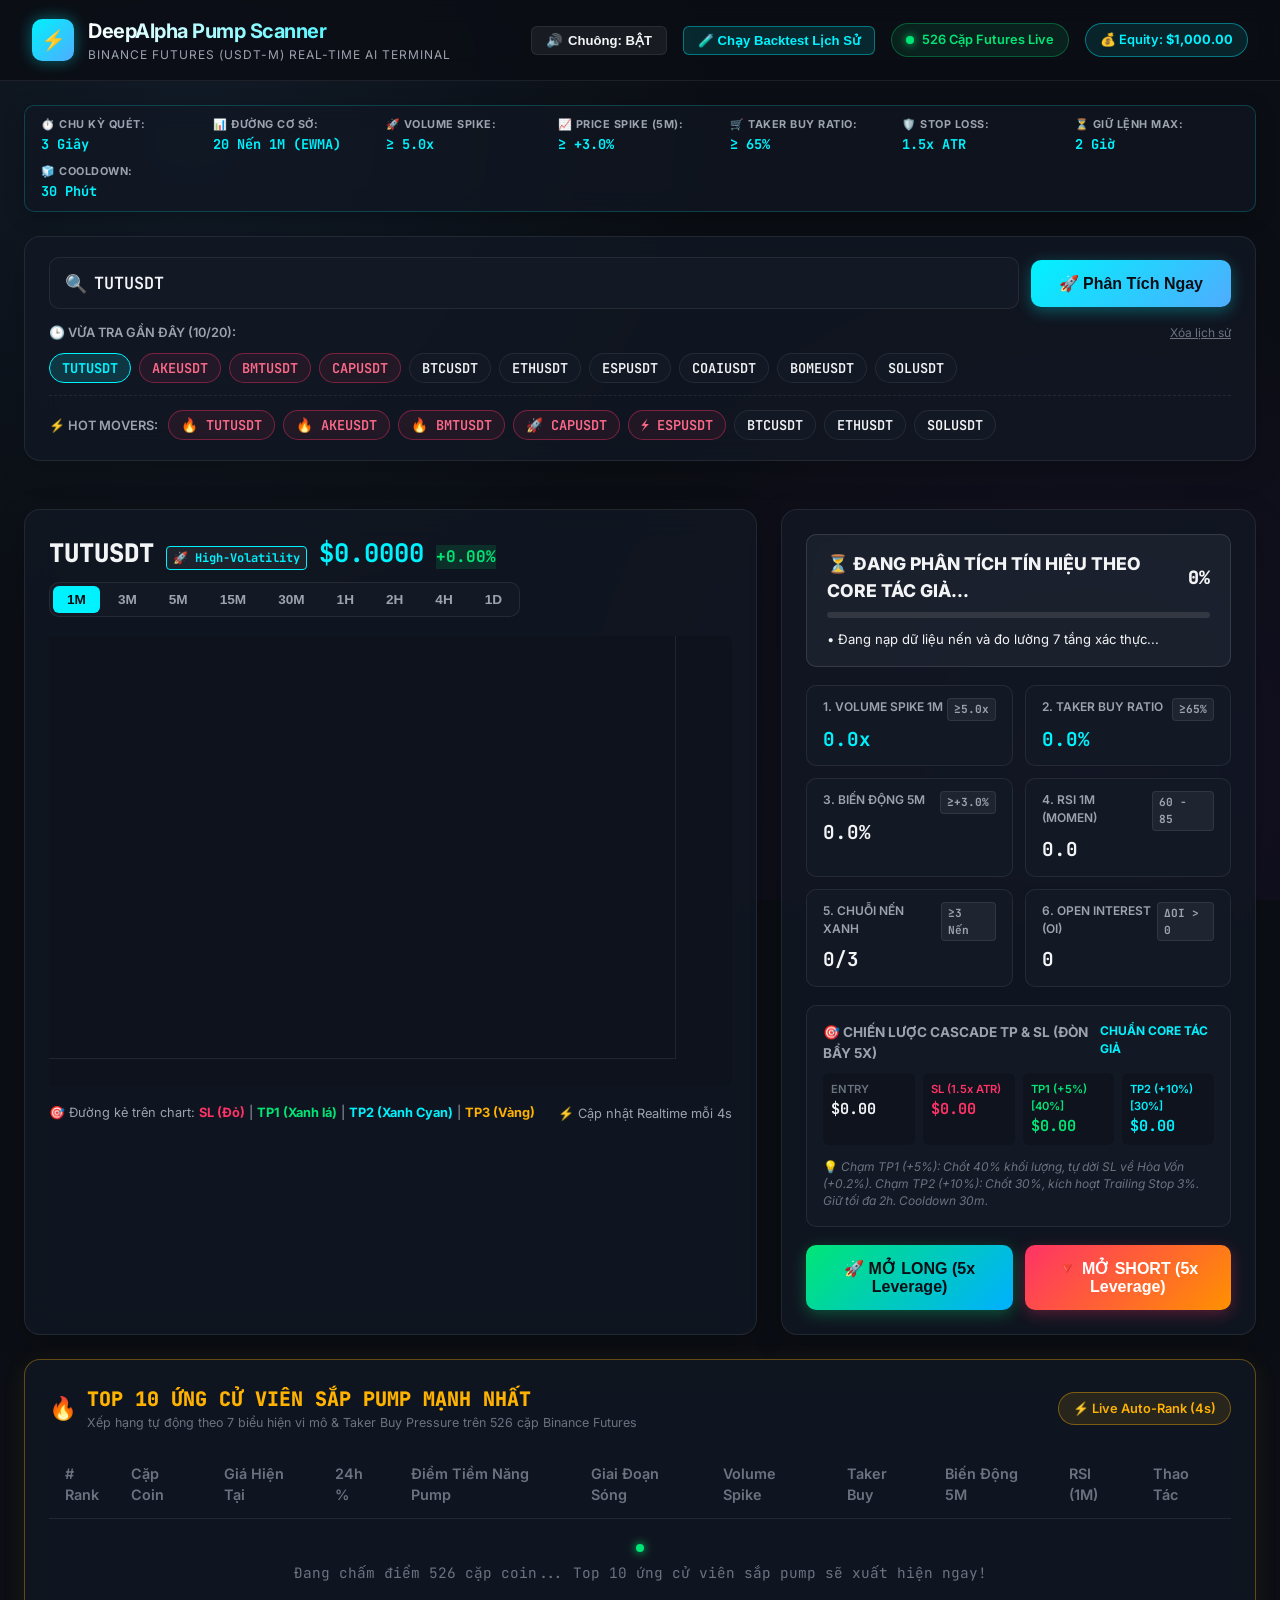
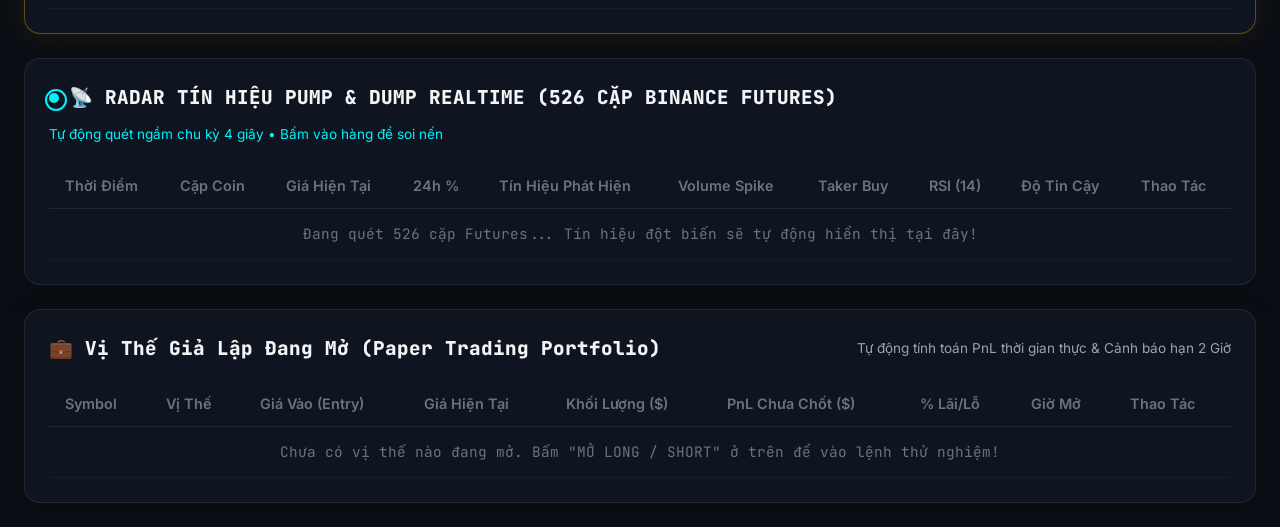
==== apps/web_terminal/templates/index.html @ 628d3490 "refactor: restructure codebase into modular enterprise monorepo - Organize applications into apps/ (" ====
<!DOCTYPE html>
<html lang="vi">
<head>
  <meta charset="UTF-8">
  <meta name="viewport" content="width=device-width, initial-scale=1.0">
  <title>DeepAlpha — Binance Futures (USDT-M) Pump Scanner & Real-Time Terminal</title>
  
  <!-- Google Fonts -->
  <link rel="preconnect" href="https://fonts.googleapis.com">
  <link rel="preconnect" href="https://fonts.gstatic.com" crossorigin>
  <link href="https://fonts.googleapis.com/css2?family=Inter:wght@400;500;600;700;800&family=JetBrains+Mono:wght@500;700&display=swap" rel="stylesheet">
  
  <!-- TradingView Lightweight Charts (Local Bundle) -->
  <script src="/static/js/lightweight-charts.js?v=2.1"></script>
  
  <!-- Custom Style -->
  <link rel="stylesheet" href="/static/css/style.css?v=2.1">
</head>
<body>

  <!-- Header -->
  <header class="app-header">
    <div class="brand-container">
      <div class="logo-badge">⚡</div>
      <div>
        <h1 class="brand-title">DeepAlpha Pump Scanner</h1>
        <div class="brand-subtitle">Binance Futures (USDT-M) Real-Time AI Terminal</div>
      </div>
    </div>
    
    <div class="header-status">
      <!-- Audio Alert Toggle Button -->
      <button id="btn-audio-toggle" class="header-btn" onclick="toggleAudioAlert()" title="Bật/Tắt chuông cảnh báo khi phát hiện tín hiệu Pump">
        <span id="audio-icon">🔊</span>
        <span id="audio-status-text">Chuông: BẬT</span>
      </button>

      <!-- Backtest Trigger Button -->
      <button class="header-btn btn-backtest-trigger" onclick="openBacktestModal()">
        <span>🧪 Chạy Backtest Lịch Sử</span>
      </button>

      <div class="status-pill">
        <div class="pulse-dot"></div>
        <span id="market-status-text">526 Cặp Futures Live</span>
      </div>
      <div class="status-pill" style="border-color: rgba(0, 242, 254, 0.4); color: var(--accent-cyan); background: rgba(0, 242, 254, 0.1);">
        <span>💰 Equity: <strong id="header-equity">$1,000.00</strong></span>
      </div>
    </div>
  </header>

  <!-- Main Container -->
  <main class="main-container">

    <!-- Author Core Framework Matrix Infobar -->
    <section class="core-matrix-bar">
      <div class="matrix-item"><span class="matrix-lbl">⏱️ CHU KỲ QUÉT:</span> <strong class="matrix-val">3 Giây</strong></div>
      <div class="matrix-item"><span class="matrix-lbl">📊 ĐƯỜNG CƠ SỞ:</span> <strong class="matrix-val">20 Nến 1M (EWMA)</strong></div>
      <div class="matrix-item"><span class="matrix-lbl">🚀 VOLUME SPIKE:</span> <strong class="matrix-val">≥ 5.0x</strong></div>
      <div class="matrix-item"><span class="matrix-lbl">📈 PRICE SPIKE (5M):</span> <strong class="matrix-val">≥ +3.0%</strong></div>
      <div class="matrix-item"><span class="matrix-lbl">🛒 TAKER BUY RATIO:</span> <strong class="matrix-val">≥ 65%</strong></div>
      <div class="matrix-item"><span class="matrix-lbl">🛡️ STOP LOSS:</span> <strong class="matrix-val">1.5x ATR</strong></div>
      <div class="matrix-item"><span class="matrix-lbl">⏳ GIỮ LỆNH MAX:</span> <strong class="matrix-val">2 Giờ</strong></div>
      <div class="matrix-item"><span class="matrix-lbl">🧊 COOLDOWN:</span> <strong class="matrix-val">30 Phút</strong></div>
    </section>

    <!-- Search & Quick Symbol Bar -->
    <section class="search-section">
      <div class="search-input-group">
        <div class="search-wrapper">
          <span class="search-icon">🔍</span>
          <input 
            type="text" 
            id="symbol-search" 
            class="search-input" 
            placeholder="Nhập mã cặp USDT-M (VD: TUTUSDT, AKEUSDT, BMTUSDT, CAPUSDT, BTCUSDT)..." 
            value="TUTUSDT"
            autocomplete="off"
          >
        </div>
        <button id="btn-scan-symbol" class="btn-scan">
          <span>🚀 Phân Tích Ngay</span>
        </button>
      </div>

      <!-- Recent Searches (20 mã gần đây) -->
      <div class="quick-symbols" style="border-bottom: 1px dashed rgba(255, 255, 255, 0.08); padding-bottom: 12px;">
        <div style="display: flex; justify-content: space-between; width: 100%; align-items: center;">
          <span class="quick-label">🕒 VỪA TRA GẦN ĐÂY (<span id="recent-count">0</span>/20):</span>
          <span onclick="clearRecentSymbols()" style="font-size: 0.75rem; color: var(--text-dim); cursor: pointer; text-decoration: underline;">Xóa lịch sử</span>
        </div>
        <div id="recent-symbols-list" style="display: flex; gap: 8px; flex-wrap: wrap; width: 100%;">
          <!-- Injected dynamically via JS -->
        </div>
      </div>

      <div class="quick-symbols">
        <span class="quick-label">⚡ HOT MOVERS:</span>
        <div id="quick-symbols-list" style="display: flex; gap: 8px; flex-wrap: wrap;">
          <span class="symbol-chip hot" onclick="loadSymbol('TUTUSDT')">🔥 TUTUSDT</span>
          <span class="symbol-chip hot" onclick="loadSymbol('AKEUSDT')">🔥 AKEUSDT</span>
          <span class="symbol-chip hot" onclick="loadSymbol('BMTUSDT')">🔥 BMTUSDT</span>
          <span class="symbol-chip hot" onclick="loadSymbol('CAPUSDT')">🚀 CAPUSDT</span>
          <span class="symbol-chip hot" onclick="loadSymbol('ESPUSDT')">⚡ ESPUSDT</span>
          <span class="symbol-chip" onclick="loadSymbol('BTCUSDT')">BTCUSDT</span>
          <span class="symbol-chip" onclick="loadSymbol('ETHUSDT')">ETHUSDT</span>
          <span class="symbol-chip" onclick="loadSymbol('SOLUSDT')">SOLUSDT</span>
        </div>
      </div>
    </section>

    <!-- Top Gainers / Losers Realtime Bar -->
    <section>
      <div id="top-movers-container" class="top-movers-bar">
        <!-- Injected dynamically via JS -->
      </div>
    </section>

    <!-- Main Dashboard Grid -->
    <div class="dashboard-grid">

      <!-- Left Column: Interactive Candlestick Chart & Orderflow -->
      <section class="card-panel">
        <div class="panel-header" style="flex-wrap: wrap; gap: 10px;">
          <div class="current-asset-info">
            <h2 id="active-symbol" class="asset-title">TUTUSDT</h2>
            <span id="active-tier" class="layer-badge" style="font-size: 0.75rem; color: var(--accent-cyan); border-color: var(--accent-cyan);">🚀 High-Volatility</span>
            <div id="active-price" class="asset-price">$0.0000</div>
            <div id="active-change" class="asset-change badge-green">+0.00%</div>
          </div>

          <div class="timeframe-selector" style="display: flex; gap: 4px; flex-wrap: wrap;">
            <button class="tf-btn active" onclick="changeTimeframe('1m')" title="Khung nòng cốt quét tín hiệu sớm 1 phút">1M</button>
            <button class="tf-btn" onclick="changeTimeframe('3m')" title="Khung nến 3 phút">3M</button>
            <button class="tf-btn" onclick="changeTimeframe('5m')" title="Cửa sổ xác nhận động lượng 5 phút">5M</button>
            <button class="tf-btn" onclick="changeTimeframe('15m')" title="Khung theo dõi hồi phục kỹ thuật 15 phút">15M</button>
            <button class="tf-btn" onclick="changeTimeframe('30m')" title="Chu kỳ Cooldown 30 phút">30M</button>
            <button class="tf-btn" onclick="changeTimeframe('1h')" title="Xu hướng phân phối trong ngày 1 giờ">1H</button>
            <button class="tf-btn" onclick="changeTimeframe('2h')" title="Thời gian sống tối đa của vị thế 2 giờ">2H</button>
            <button class="tf-btn" onclick="changeTimeframe('4h')" title="Xu hướng trung hạn 4 giờ">4H</button>
            <button class="tf-btn" onclick="changeTimeframe('1d')" title="Thanh khoản và vị thế vĩ mô 1 ngày">1D</button>
          </div>
        </div>

        <!-- TradingView Lightweight Candlestick Chart (With Price Lines) -->
        <div id="chart-area" class="chart-container"></div>
        
        <div style="display: flex; justify-content: space-between; font-size: 0.8rem; color: var(--text-muted); flex-wrap: wrap; gap: 8px;">
          <span>🎯 Đường kẻ trên chart: <strong style="color: var(--accent-red);">SL (Đỏ)</strong> | <strong style="color: var(--accent-green);">TP1 (Xanh lá)</strong> | <strong style="color: var(--accent-cyan);">TP2 (Xanh Cyan)</strong> | <strong style="color: var(--accent-yellow);">TP3 (Vàng)</strong></span>
          <span>⚡ Cập nhật Realtime mỗi 4s</span>
        </div>
      </section>

      <!-- Right Column: 7-Layer Scorecard & Trading Action Terminal -->
      <section class="card-panel">
        
        <!-- Signal Verdict Banner -->
        <div id="verdict-card" class="verdict-banner verdict-NEUTRAL">
          <div class="verdict-title">
            <span id="verdict-text">⏳ ĐANG PHÂN TÍCH TÍN HIỆU THEO CORE TÁC GIẢ...</span>
            <span id="verdict-conf" style="font-family: var(--font-mono); font-size: 1.15rem;">0%</span>
          </div>
          <div class="confidence-bar-bg">
            <div id="confidence-bar" class="confidence-bar-fill" style="width: 0%; background: var(--accent-cyan);"></div>
          </div>
          <div id="verdict-reasons" style="font-size: 0.82rem; margin-top: 4px; color: var(--text-main);">
            • Đang nạp dữ liệu nến và đo lường 7 tầng xác thực...
          </div>
        </div>

        <!-- 7-Layer Metric Scorecard -->
        <div class="scorecard-grid">
          <div class="metric-box">
            <div style="display: flex; justify-content: space-between;">
              <span class="metric-label">1. Volume Spike 1M</span>
              <span id="badge-vol" class="layer-badge">≥5.0x</span>
            </div>
            <span id="m-vol-ratio" class="metric-val metric-highlight">0.0x</span>
          </div>

          <div class="metric-box">
            <div style="display: flex; justify-content: space-between;">
              <span class="metric-label">2. Taker Buy Ratio</span>
              <span id="badge-buy" class="layer-badge">≥65%</span>
            </div>
            <span id="m-buy-ratio" class="metric-val metric-highlight">0.0%</span>
          </div>

          <div class="metric-box">
            <div style="display: flex; justify-content: space-between;">
              <span class="metric-label">3. Biến Động 5M</span>
              <span id="badge-price" class="layer-badge">≥+3.0%</span>
            </div>
            <span id="m-price-change" class="metric-val">0.0%</span>
          </div>

          <div class="metric-box">
            <div style="display: flex; justify-content: space-between;">
              <span class="metric-label">4. RSI 1M (Momen)</span>
              <span id="badge-rsi" class="layer-badge">60 - 85</span>
            </div>
            <span id="m-rsi" class="metric-val">0.0</span>
          </div>

          <div class="metric-box">
            <div style="display: flex; justify-content: space-between;">
              <span class="metric-label">5. Chuỗi Nến Xanh</span>
              <span id="badge-green" class="layer-badge">≥3 Nến</span>
            </div>
            <span id="m-green" class="metric-val">0/3</span>
          </div>

          <div class="metric-box">
            <div style="display: flex; justify-content: space-between;">
              <span class="metric-label">6. Open Interest (OI)</span>
              <span id="badge-oi" class="layer-badge">ΔOI > 0</span>
            </div>
            <span id="m-oi" class="metric-val">0</span>
          </div>
        </div>

        <!-- Suggested Cascade TP / SL Strategy (Core của Tác Giả) -->
        <div class="targets-box">
          <div class="targets-title" style="display: flex; justify-content: space-between;">
            <span>🎯 Chiến Lược Cascade TP & SL (Đòn Bẩy 5x)</span>
            <span style="color: var(--accent-cyan); font-size: 0.75rem;">Chuẩn Core Tác Giả</span>
          </div>

          <div class="target-rows" style="grid-template-columns: repeat(4, 1fr);">
            <div class="target-item">
              <span class="target-item-lbl">ENTRY</span>
              <span id="tgt-entry" class="target-item-val">$0.00</span>
            </div>
            <div class="target-item">
              <span class="target-item-lbl" style="color: var(--accent-red);">SL (1.5x ATR)</span>
              <span id="tgt-sl" class="target-item-val" style="color: var(--accent-red);">$0.00</span>
            </div>
            <div class="target-item">
              <span class="target-item-lbl" style="color: var(--accent-green);">TP1 (+5%) [40%]</span>
              <span id="tgt-tp1" class="target-item-val" style="color: var(--accent-green);">$0.00</span>
            </div>
            <div class="target-item">
              <span class="target-item-lbl" style="color: var(--accent-cyan);">TP2 (+10%) [30%]</span>
              <span id="tgt-tp2" class="target-item-val" style="color: var(--accent-cyan);">$0.00</span>
            </div>
          </div>

          <div style="font-size: 0.75rem; color: var(--text-dim); line-height: 1.4; margin-top: 4px;">
            💡 <em>Chạm TP1 (+5%): Chốt 40% khối lượng, tự dời SL về Hòa Vốn (+0.2%). Chạm TP2 (+10%): Chốt 30%, kích hoạt Trailing Stop 3%. Giữ tối đa 2h. Cooldown 30m.</em>
          </div>
        </div>

        <!-- Paper Trading Buttons -->
        <div class="action-btn-group">
          <button id="btn-paper-long" class="btn-trade btn-long" onclick="executePaperTrade('LONG')">
            <span>🚀 MỞ LONG (5x Leverage)</span>
          </button>
          <button id="btn-paper-short" class="btn-trade btn-short" onclick="executePaperTrade('SHORT')">
            <span>🔻 MỞ SHORT (5x Leverage)</span>
          </button>
        </div>

      </section>
    </div>

    <!-- 🔥 TOP 10 HIGH-PROBABILITY PUMP CANDIDATES (REALTIME RANKING) -->
    <section class="card-panel" style="border-color: rgba(255, 179, 0, 0.35); box-shadow: 0 4px 25px rgba(255, 179, 0, 0.08);">
      <div class="panel-header">
        <div style="display: flex; align-items: center; gap: 10px;">
          <div style="font-size: 1.4rem;">🔥</div>
          <div>
            <h3 class="asset-title" style="font-size: 1.25rem; color: var(--accent-yellow);">TOP 10 ỨNG CỬ VIÊN SẮP PUMP MẠNH NHẤT</h3>
            <div style="font-size: 0.78rem; color: var(--text-dim);">Xếp hạng tự động theo 7 biểu hiện vi mô & Taker Buy Pressure trên 526 cặp Binance Futures</div>
          </div>
        </div>
        <span class="status-pill" style="border-color: rgba(255, 179, 0, 0.4); color: var(--accent-yellow); background: rgba(255, 179, 0, 0.1);">
          ⚡ Live Auto-Rank (4s)
        </span>
      </div>

      <div class="table-wrapper">
        <table class="styled-table">
          <thead>
            <tr>
              <th style="width: 50px;"># Rank</th>
              <th>Cặp Coin</th>
              <th>Giá Hiện Tại</th>
              <th>24h %</th>
              <th style="width: 180px;">Điểm Tiềm Năng Pump</th>
              <th>Giai Đoạn Sóng</th>
              <th>Volume Spike</th>
              <th>Taker Buy</th>
              <th>Biến Động 5M</th>
              <th>RSI (1M)</th>
              <th>Thao Tác</th>
            </tr>
          </thead>
          <tbody id="top-pump-body">
            <tr>
              <td colspan="11" style="text-align: center; color: var(--text-dim); padding: 25px;">
                <div class="pulse-dot" style="margin: 0 auto 10px auto;"></div>
                Đang chấm điểm 526 cặp coin... Top 10 ứng cử viên sắp pump sẽ xuất hiện ngay!
              </td>
            </tr>
          </tbody>
        </table>
      </div>
    </section>

    <!-- Live Signals Radar Panel (Quét ngầm 526 cặp Binance Futures) -->
    <section class="card-panel">
      <div class="panel-header">
        <div style="display: flex; align-items: center; gap: 10px;">
          <div class="radar-ping"></div>
          <h3 class="asset-title" style="font-size: 1.2rem;">📡 RADAR TÍN HIỆU PUMP & DUMP REALTIME (526 CẶP BINANCE FUTURES)</h3>
        </div>
        <span style="font-size: 0.85rem; color: var(--accent-cyan);">Tự động quét ngầm chu kỳ 4 giây • Bấm vào hàng để soi nến</span>
      </div>

      <div class="table-wrapper">
        <table class="styled-table">
          <thead>
            <tr>
              <th>Thời Điểm</th>
              <th>Cặp Coin</th>
              <th>Giá Hiện Tại</th>
              <th>24h %</th>
              <th>Tín Hiệu Phát Hiện</th>
              <th>Volume Spike</th>
              <th>Taker Buy</th>
              <th>RSI (14)</th>
              <th>Độ Tin Cậy</th>
              <th>Thao Tác</th>
            </tr>
          </thead>
          <tbody id="radar-signals-body">
            <tr>
              <td colspan="10" style="text-align: center; color: var(--text-dim);">Đang quét 526 cặp Futures... Tín hiệu đột biến sẽ tự động hiển thị tại đây!</td>
            </tr>
          </tbody>
        </table>
      </div>
    </section>

    <!-- Active Paper Trading Positions Table -->
    <section class="card-panel">
      <div class="panel-header">
        <h3 class="asset-title" style="font-size: 1.2rem;">💼 Vị Thế Giả Lập Đang Mở (Paper Trading Portfolio)</h3>
        <span style="font-size: 0.85rem; color: var(--text-muted);">Tự động tính toán PnL thời gian thực & Cảnh báo hạn 2 Giờ</span>
      </div>

      <div class="table-wrapper">
        <table class="styled-table">
          <thead>
            <tr>
              <th>Symbol</th>
              <th>Vị Thế</th>
              <th>Giá Vào (Entry)</th>
              <th>Giá Hiện Tại</th>
              <th>Khối Lượng ($)</th>
              <th>PnL Chưa Chốt ($)</th>
              <th>% Lãi/Lỗ</th>
              <th>Giờ Mở</th>
              <th>Thao Tác</th>
            </tr>
          </thead>
          <tbody id="positions-table-body">
            <tr>
              <td colspan="9" style="text-align: center; color: var(--text-dim);">Chưa có vị thế nào đang mở. Bấm "MỞ LONG / SHORT" ở trên để vào lệnh thử nghiệm!</td>
            </tr>
          </tbody>
        </table>
      </div>
    </section>

  </main>

  <!-- Backtest Modal Dialog -->
  <div id="backtest-modal" class="modal-overlay" style="display: none;">
    <div class="modal-card">
      <div class="modal-header">
        <h3 style="font-size: 1.3rem; font-weight: 800; color: var(--accent-cyan);">🧪 Chạy Backtest Lịch Sử (Cascade TP Engine)</h3>
        <button class="modal-close-btn" onclick="closeBacktestModal()">✕</button>
      </div>

      <div class="modal-body">
        <div style="display: grid; grid-template-columns: 2fr 1fr 1fr; gap: 12px; margin-bottom: 16px;">
          <div>
            <label class="form-lbl">MÃ CẶP COIN:</label>
            <input type="text" id="bt-symbol" class="search-input" value="BTCUSDT" style="width: 100%;">
          </div>
          <div>
            <label class="form-lbl">KHOẢNG THỜI GIAN:</label>
            <select id="bt-days" class="search-input" style="width: 100%; height: 42px;">
              <option value="3">3 Ngày (Nhanh)</option>
              <option value="7" selected>7 Ngày (Chuẩn)</option>
              <option value="14">14 Ngày</option>
              <option value="30">30 Ngày (Sâu)</option>
            </select>
          </div>
          <div style="display: flex; align-items: flex-end;">
            <button id="btn-run-backtest" class="btn-scan" style="width: 100%; height: 42px;" onclick="runHistoricalBacktest()">
              <span>🚀 Chạy Test</span>
            </button>
          </div>
        </div>

        <!-- Backtest Results Area -->
        <div id="bt-results-container" style="display: none;">
          <div class="bt-summary-grid">
            <div class="bt-stat-box">
              <span class="bt-stat-lbl">TỔNG LỢI NHUẬN RÒNG</span>
              <strong id="bt-net-profit" class="bt-stat-val">$0.00</strong>
              <span id="bt-return-pct" style="font-size: 0.8rem;">(+0.00%)</span>
            </div>
            <div class="bt-stat-box">
              <span class="bt-stat-lbl">TỶ LỆ THẮNG (WIN RATE)</span>
              <strong id="bt-win-rate" class="bt-stat-val">0.0%</strong>
              <span id="bt-trade-counts" style="font-size: 0.8rem;">0 thắng / 0 thua</span>
            </div>
            <div class="bt-stat-box">
              <span class="bt-stat-lbl">PROFIT FACTOR</span>
              <strong id="bt-profit-factor" class="bt-stat-val">0.00</strong>
              <span style="font-size: 0.8rem; color: var(--text-muted);">Tổng lãi / Tổng lỗ</span>
            </div>
            <div class="bt-stat-box">
              <span class="bt-stat-lbl">MAX DRAWDOWN</span>
              <strong id="bt-max-dd" class="bt-stat-val" style="color: var(--accent-red);">0.0%</strong>
              <span style="font-size: 0.8rem; color: var(--text-muted);">Sụt giảm vốn tối đa</span>
            </div>
          </div>

          <!-- Trade Log Table -->
          <h4 style="margin: 16px 0 8px 0; font-size: 0.95rem; color: var(--text-main);">📝 Lịch Sử Chi Tiết Các Lệnh Đã Khớp:</h4>
          <div style="max-height: 220px; overflow-y: auto; border: 1px solid var(--border-color); border-radius: 6px;">
            <table class="styled-table" style="font-size: 0.82rem;">
              <thead>
                <tr>
                  <th>Vào Lệnh</th>
                  <th>Thoát Lệnh</th>
                  <th>Giá Vào</th>
                  <th>Giá Thoát</th>
                  <th>PnL ($)</th>
                  <th>% Lãi/Lỗ</th>
                  <th>Lý Do Thoát</th>
                </tr>
              </thead>
              <tbody id="bt-trades-body"></tbody>
            </table>
          </div>
        </div>

        <div id="bt-loading" style="display: none; text-align: center; padding: 30px; color: var(--accent-cyan);">
          <div class="pulse-dot" style="margin: 0 auto 10px auto; width: 16px; height: 16px;"></div>
          <span>Đang tải nến 1m lịch sử từ Binance và mô phỏng 7 tầng xác thực...</span>
        </div>

      </div>
    </div>
  </div>

  <!-- Custom Script -->
  <script src="/static/js/app.js?v=2.1"></script>
</body>
</html>
---- static/css/style.css ----
/* ═══════════════════════════════════════════════════════════════════════════
   DEEPALPHA BINANCE FUTURES SCANNER — HIGH TECH DARK THEME
   ═══════════════════════════════════════════════════════════════════════════ */

:root {
  --bg-primary: #0b0e14;
  --bg-secondary: #121824;
  --bg-card: rgba(18, 24, 36, 0.75);
  --bg-card-hover: rgba(28, 36, 52, 0.85);
  --border-color: rgba(255, 255, 255, 0.08);
  --border-active: rgba(0, 242, 254, 0.4);
  
  --text-main: #f3f4f6;
  --text-muted: #9ca3af;
  --text-dim: #6b7280;
  
  --accent-cyan: #00f2fe;
  --accent-blue: #4facfe;
  --accent-purple: #8a2be2;
  --accent-green: #00e676;
  --accent-red: #ff3366;
  --accent-yellow: #ffb300;
  
  --font-sans: 'Inter', -apple-system, BlinkMacSystemFont, 'Segoe UI', Roboto, sans-serif;
  --font-mono: 'JetBrains Mono', 'Fira Code', monospace;
  
  --shadow-glow: 0 0 25px rgba(0, 242, 254, 0.15);
  --radius-sm: 6px;
  --radius-md: 10px;
  --radius-lg: 16px;
}

* {
  margin: 0;
  padding: 0;
  box-sizing: border-box;
}

body {
  font-family: var(--font-sans);
  background-color: var(--bg-primary);
  color: var(--text-main);
  background-image: 
    radial-gradient(circle at 15% 15%, rgba(79, 172, 254, 0.08) 0%, transparent 40%),
    radial-gradient(circle at 85% 85%, rgba(138, 43, 226, 0.08) 0%, transparent 40%);
  background-attachment: fixed;
  min-height: 100vh;
  line-height: 1.5;
  overflow-x: hidden;
}

/* ─── Header ────────────────────────────────────────────────────────── */
.app-header {
  display: flex;
  justify-content: space-between;
  align-items: center;
  padding: 16px 32px;
  background: rgba(11, 14, 20, 0.85);
  backdrop-filter: blur(12px);
  border-bottom: 1px solid var(--border-color);
  position: sticky;
  top: 0;
  z-index: 100;
}

.brand-container {
  display: flex;
  align-items: center;
  gap: 14px;
}

.logo-badge {
  width: 42px;
  height: 42px;
  border-radius: var(--radius-md);
  background: linear-gradient(135deg, var(--accent-cyan), var(--accent-blue));
  display: flex;
  align-items: center;
  justify-content: center;
  font-weight: 800;
  font-size: 20px;
  color: #0b0e14;
  box-shadow: 0 0 15px rgba(0, 242, 254, 0.4);
}

.brand-title {
  font-size: 1.25rem;
  font-weight: 700;
  letter-spacing: -0.5px;
  background: linear-gradient(90deg, #ffffff, var(--accent-cyan));
  -webkit-background-clip: text;
  -webkit-text-fill-color: transparent;
}

.brand-subtitle {
  font-size: 0.75rem;
  color: var(--text-muted);
  text-transform: uppercase;
  letter-spacing: 1px;
}

.header-status {
  display: flex;
  align-items: center;
  gap: 16px;
}

.status-pill {
  display: flex;
  align-items: center;
  gap: 8px;
  padding: 6px 14px;
  border-radius: 20px;
  background: rgba(0, 230, 118, 0.1);
  border: 1px solid rgba(0, 230, 118, 0.3);
  font-size: 0.8rem;
  font-weight: 600;
  color: var(--accent-green);
}

.pulse-dot {
  width: 8px;
  height: 8px;
  border-radius: 50%;
  background: var(--accent-green);
  box-shadow: 0 0 8px var(--accent-green);
  animation: pulse 2s infinite;
}

@keyframes pulse {
  0% { transform: scale(0.95); opacity: 0.8; }
  50% { transform: scale(1.3); opacity: 1; }
  100% { transform: scale(0.95); opacity: 0.8; }
}

/* ─── Main Container ─────────────────────────────────────────────────── */
.main-container {
  max-width: 1440px;
  margin: 0 auto;
  padding: 24px;
  display: flex;
  flex-direction: column;
  gap: 24px;
}

/* ─── Search & Quick Bar ────────────────────────────────────────────── */
.search-section {
  background: var(--bg-card);
  backdrop-filter: blur(16px);
  border: 1px solid var(--border-color);
  border-radius: var(--radius-lg);
  padding: 20px 24px;
  display: flex;
  flex-direction: column;
  gap: 14px;
  box-shadow: 0 8px 32px rgba(0, 0, 0, 0.2);
}

.search-input-group {
  display: flex;
  gap: 12px;
  align-items: center;
}

.search-wrapper {
  position: relative;
  flex: 1;
}

.search-input {
  width: 100%;
  background: var(--bg-secondary);
  border: 1px solid var(--border-color);
  border-radius: var(--radius-md);
  padding: 14px 18px 14px 44px;
  font-size: 1.05rem;
  color: var(--text-main);
  font-family: var(--font-mono);
  font-weight: 600;
  outline: none;
  transition: all 0.2s ease;
}

.search-input:focus {
  border-color: var(--accent-cyan);
  box-shadow: 0 0 16px rgba(0, 242, 254, 0.25);
}

.search-icon {
  position: absolute;
  left: 16px;
  top: 50%;
  transform: translateY(-50%);
  color: var(--text-dim);
  font-size: 18px;
}

.btn-scan {
  background: linear-gradient(135deg, var(--accent-cyan), var(--accent-blue));
  color: #0b0e14;
  border: none;
  border-radius: var(--radius-md);
  padding: 14px 28px;
  font-size: 1rem;
  font-weight: 700;
  cursor: pointer;
  display: flex;
  align-items: center;
  gap: 8px;
  transition: all 0.2s ease;
  box-shadow: 0 4px 15px rgba(0, 242, 254, 0.3);
}

.btn-scan:hover {
  transform: translateY(-2px);
  box-shadow: 0 6px 20px rgba(0, 242, 254, 0.45);
}

.quick-symbols {
  display: flex;
  align-items: center;
  gap: 10px;
  flex-wrap: wrap;
}

.quick-label {
  font-size: 0.8rem;
  color: var(--text-muted);
  font-weight: 600;
}

.symbol-chip {
  background: var(--bg-secondary);
  border: 1px solid var(--border-color);
  border-radius: 20px;
  padding: 4px 12px;
  font-size: 0.85rem;
  font-family: var(--font-mono);
  font-weight: 600;
  cursor: pointer;
  transition: all 0.2s ease;
}

.symbol-chip:hover {
  border-color: var(--accent-cyan);
  background: rgba(0, 242, 254, 0.1);
  color: var(--accent-cyan);
}

.symbol-chip.hot {
  border-color: rgba(255, 51, 102, 0.4);
  color: #ff6b8b;
  background: rgba(255, 51, 102, 0.08);
}

/* ─── Top Movers Banner ─────────────────────────────────────────────── */
.top-movers-bar {
  display: grid;
  grid-template-columns: repeat(auto-fill, minmax(200px, 1fr));
  gap: 12px;
}

.mover-card {
  background: var(--bg-card);
  border: 1px solid var(--border-color);
  border-radius: var(--radius-md);
  padding: 12px 16px;
  display: flex;
  justify-content: space-between;
  align-items: center;
  cursor: pointer;
  transition: all 0.2s ease;
}

.mover-card:hover {
  border-color: var(--border-active);
  background: var(--bg-card-hover);
  transform: translateY(-2px);
}

.mover-symbol {
  font-family: var(--font-mono);
  font-weight: 700;
  font-size: 0.95rem;
}

.mover-price {
  font-size: 0.8rem;
  color: var(--text-muted);
}

.mover-badge {
  font-size: 0.85rem;
  font-weight: 700;
  font-family: var(--font-mono);
  padding: 2px 8px;
  border-radius: 4px;
}

.badge-green {
  color: var(--accent-green);
  background: rgba(0, 230, 118, 0.12);
}

.badge-red {
  color: var(--accent-red);
  background: rgba(255, 51, 102, 0.12);
}

/* ─── Main Content Grid ─────────────────────────────────────────────── */
.dashboard-grid {
  display: grid;
  grid-template-columns: 1.7fr 1.1fr;
  gap: 24px;
}

@media (max-width: 1080px) {
  .dashboard-grid {
    grid-template-columns: 1fr;
  }
}

/* ─── Chart Panel ───────────────────────────────────────────────────── */
.card-panel {
  background: var(--bg-card);
  backdrop-filter: blur(16px);
  border: 1px solid var(--border-color);
  border-radius: var(--radius-lg);
  padding: 24px;
  display: flex;
  flex-direction: column;
  gap: 18px;
  box-shadow: 0 8px 32px rgba(0, 0, 0, 0.2);
}

.panel-header {
  display: flex;
  justify-content: space-between;
  align-items: center;
  flex-wrap: wrap;
  gap: 12px;
}

.current-asset-info {
  display: flex;
  align-items: baseline;
  gap: 12px;
}

.asset-title {
  font-size: 1.6rem;
  font-weight: 800;
  font-family: var(--font-mono);
}

.asset-price {
  font-size: 1.6rem;
  font-weight: 700;
  font-family: var(--font-mono);
  color: var(--accent-cyan);
}

.asset-change {
  font-size: 1rem;
  font-weight: 700;
  font-family: var(--font-mono);
}

.timeframe-selector {
  display: flex;
  background: var(--bg-secondary);
  border: 1px solid var(--border-color);
  border-radius: var(--radius-md);
  padding: 3px;
  gap: 2px;
}

.tf-btn {
  background: transparent;
  border: none;
  color: var(--text-muted);
  padding: 6px 14px;
  font-size: 0.85rem;
  font-weight: 600;
  border-radius: var(--radius-sm);
  cursor: pointer;
  transition: all 0.2s ease;
}

.tf-btn.active, .tf-btn:hover {
  background: var(--accent-cyan);
  color: #0b0e14;
  font-weight: 700;
}

.chart-container {
  height: 450px;
  width: 100%;
  border-radius: var(--radius-md);
  background: #0d121c;
  position: relative;
}

/* ─── Scorecard & Action Terminal ───────────────────────────────────── */
.verdict-banner {
  border-radius: var(--radius-md);
  padding: 16px 20px;
  display: flex;
  flex-direction: column;
  gap: 8px;
  border: 1px solid transparent;
}

.verdict-PUMP_LONG {
  background: rgba(0, 230, 118, 0.12);
  border-color: rgba(0, 230, 118, 0.4);
}

.verdict-DUMP_SHORT {
  background: rgba(255, 51, 102, 0.12);
  border-color: rgba(255, 51, 102, 0.4);
}

.verdict-OVERSOLD_REBOUND {
  background: rgba(255, 179, 0, 0.12);
  border-color: rgba(255, 179, 0, 0.4);
}

.verdict-NEUTRAL {
  background: rgba(156, 163, 175, 0.08);
  border-color: rgba(156, 163, 175, 0.2);
}

.verdict-title {
  display: flex;
  justify-content: space-between;
  align-items: center;
  font-size: 1.1rem;
  font-weight: 800;
}

.confidence-bar-bg {
  width: 100%;
  height: 6px;
  background: rgba(255, 255, 255, 0.1);
  border-radius: 3px;
  overflow: hidden;
}

.confidence-bar-fill {
  height: 100%;
  border-radius: 3px;
  transition: width 0.4s ease;
}

.scorecard-grid {
  display: grid;
  grid-template-columns: 1fr 1fr;
  gap: 12px;
}

.metric-box {
  background: var(--bg-secondary);
  border: 1px solid var(--border-color);
  border-radius: var(--radius-md);
  padding: 12px 16px;
  display: flex;
  flex-direction: column;
  gap: 4px;
}

.metric-label {
  font-size: 0.75rem;
  color: var(--text-muted);
  text-transform: uppercase;
  font-weight: 600;
}

.metric-val {
  font-size: 1.2rem;
  font-family: var(--font-mono);
  font-weight: 700;
}

.metric-highlight {
  color: var(--accent-cyan);
}

/* ─── Target Levels Grid ────────────────────────────────────────────── */
.targets-box {
  background: var(--bg-secondary);
  border: 1px solid var(--border-color);
  border-radius: var(--radius-md);
  padding: 16px;
  display: flex;
  flex-direction: column;
  gap: 10px;
}

.targets-title {
  font-size: 0.85rem;
  font-weight: 700;
  text-transform: uppercase;
  color: var(--text-muted);
}

.target-rows {
  display: grid;
  grid-template-columns: repeat(4, 1fr);
  gap: 8px;
}

.target-item {
  display: flex;
  flex-direction: column;
  padding: 8px;
  border-radius: var(--radius-sm);
  background: rgba(0, 0, 0, 0.2);
}

.target-item-lbl {
  font-size: 0.7rem;
  color: var(--text-dim);
  font-weight: 600;
}

.target-item-val {
  font-size: 0.95rem;
  font-family: var(--font-mono);
  font-weight: 700;
}

/* ─── Order Action Buttons ──────────────────────────────────────────── */
.action-btn-group {
  display: grid;
  grid-template-columns: 1fr 1fr;
  gap: 12px;
}

.btn-trade {
  padding: 14px;
  border: none;
  border-radius: var(--radius-md);
  font-size: 1rem;
  font-weight: 800;
  cursor: pointer;
  display: flex;
  align-items: center;
  justify-content: center;
  gap: 8px;
  transition: all 0.2s ease;
}

.btn-long {
  background: linear-gradient(135deg, #00e676, #00b0ff);
  color: #0b0e14;
  box-shadow: 0 4px 15px rgba(0, 230, 118, 0.3);
}

.btn-long:hover {
  transform: translateY(-2px);
  box-shadow: 0 6px 20px rgba(0, 230, 118, 0.45);
}

.btn-short {
  background: linear-gradient(135deg, #ff3366, #ff9100);
  color: #ffffff;
  box-shadow: 0 4px 15px rgba(255, 51, 102, 0.3);
}

.btn-short:hover {
  transform: translateY(-2px);
  box-shadow: 0 6px 20px rgba(255, 51, 102, 0.45);
}

/* ─── Portfolio Table ───────────────────────────────────────────────── */
.table-wrapper {
  overflow-x: auto;
}

.styled-table {
  width: 100%;
  border-collapse: collapse;
  font-size: 0.9rem;
}

.styled-table th {
  text-align: left;
  padding: 12px 16px;
  color: var(--text-dim);
  border-bottom: 1px solid var(--border-color);
  font-weight: 600;
}

.styled-table td {
  padding: 14px 16px;
  border-bottom: 1px solid rgba(255, 255, 255, 0.04);
  font-family: var(--font-mono);
}

.btn-close-pos {
  background: rgba(255, 51, 102, 0.15);
  border: 1px solid rgba(255, 51, 102, 0.4);
  color: var(--accent-red);
  padding: 4px 10px;
  border-radius: var(--radius-sm);
  cursor: pointer;
  font-weight: 700;
  transition: all 0.2s ease;
}

.btn-close-pos:hover {
  background: var(--accent-red);
  color: #fff;
}

/* ─── Author Core Framework Matrix Bar ─────────────────────────────── */
.core-matrix-bar {
  display: grid;
  grid-template-columns: repeat(auto-fill, minmax(150px, 1fr));
  gap: 8px;
  background: rgba(18, 24, 36, 0.65);
  backdrop-filter: blur(12px);
  border: 1px solid rgba(0, 242, 254, 0.2);
  border-radius: var(--radius-md);
  padding: 10px 16px;
  box-shadow: 0 4px 20px rgba(0, 0, 0, 0.25);
}

.matrix-item {
  display: flex;
  flex-direction: column;
  gap: 2px;
}

.matrix-lbl {
  font-size: 0.68rem;
  color: var(--text-muted);
  font-weight: 700;
  letter-spacing: 0.5px;
}

.matrix-val {
  font-size: 0.85rem;
  font-family: var(--font-mono);
  color: var(--accent-cyan);
  font-weight: 700;
}

/* ─── 7-Layer Scorecard Badges ──────────────────────────────────────── */
.layer-badge {
  font-size: 0.7rem;
  font-family: var(--font-mono);
  font-weight: 700;
  padding: 2px 6px;
  border-radius: 4px;
  background: rgba(255, 255, 255, 0.06);
  color: var(--text-muted);
  border: 1px solid var(--border-color);
}

.badge-pass {
  background: rgba(0, 230, 118, 0.15) !important;
  color: var(--accent-green) !important;
  border-color: rgba(0, 230, 118, 0.4) !important;
}

.badge-fail {
  background: rgba(255, 51, 102, 0.12) !important;
  color: var(--accent-red) !important;
  border-color: rgba(255, 51, 102, 0.3) !important;
}

/* ─── Header Action Buttons ─────────────────────────────────────────── */
.header-btn {
  background: rgba(255, 255, 255, 0.06);
  border: 1px solid var(--border-color);
  color: var(--text-main);
  padding: 6px 14px;
  border-radius: var(--radius-sm);
  font-size: 0.82rem;
  font-weight: 600;
  cursor: pointer;
  display: flex;
  align-items: center;
  gap: 6px;
  transition: all 0.2s ease;
}

.header-btn:hover {
  background: rgba(255, 255, 255, 0.12);
  border-color: var(--accent-cyan);
}

.btn-backtest-trigger {
  background: rgba(0, 242, 254, 0.12);
  border-color: rgba(0, 242, 254, 0.4);
  color: var(--accent-cyan);
  font-weight: 700;
}

.btn-backtest-trigger:hover {
  background: var(--accent-cyan);
  color: #0b0e14;
}

/* ─── Radar Ping Animation ─────────────────────────────────────────── */
.radar-ping {
  width: 10px;
  height: 10px;
  background: var(--accent-cyan);
  border-radius: 50%;
  position: relative;
}

.radar-ping::after {
  content: "";
  position: absolute;
  top: -4px;
  left: -4px;
  width: 18px;
  height: 18px;
  border: 2px solid var(--accent-cyan);
  border-radius: 50%;
  animation: pingAnimation 1.5s cubic-bezier(0, 0.2, 0.8, 1) infinite;
}

@keyframes pingAnimation {
  0% { transform: scale(0.5); opacity: 1; }
  100% { transform: scale(2.2); opacity: 0; }
}

/* ─── Backtest Modal Styles ─────────────────────────────────────────── */
.modal-overlay {
  position: fixed;
  top: 0;
  left: 0;
  width: 100vw;
  height: 100vh;
  background: rgba(0, 0, 0, 0.75);
  backdrop-filter: blur(8px);
  display: flex;
  justify-content: center;
  align-items: center;
  z-index: 9999;
}

.modal-card {
  background: #121824;
  border: 1px solid rgba(0, 242, 254, 0.3);
  border-radius: var(--radius-lg);
  width: 90%;
  max-width: 850px;
  max-height: 90vh;
  overflow-y: auto;
  box-shadow: 0 10px 40px rgba(0, 0, 0, 0.6);
  display: flex;
  flex-direction: column;
}

.modal-header {
  display: flex;
  justify-content: space-between;
  align-items: center;
  padding: 18px 24px;
  border-bottom: 1px solid var(--border-color);
}

.modal-close-btn {
  background: transparent;
  border: none;
  color: var(--text-dim);
  font-size: 1.3rem;
  cursor: pointer;
  transition: color 0.2s ease;
}

.modal-close-btn:hover {
  color: var(--accent-red);
}

.modal-body {
  padding: 24px;
}

.form-lbl {
  display: block;
  font-size: 0.75rem;
  color: var(--text-muted);
  font-weight: 700;
  margin-bottom: 6px;
}

.bt-summary-grid {
  display: grid;
  grid-template-columns: repeat(4, 1fr);
  gap: 12px;
  margin-bottom: 16px;
}

.bt-stat-box {
  background: rgba(255, 255, 255, 0.03);
  border: 1px solid var(--border-color);
  border-radius: var(--radius-sm);
  padding: 12px 14px;
  display: flex;
  flex-direction: column;
  gap: 4px;
}

.bt-stat-lbl {
  font-size: 0.7rem;
  color: var(--text-dim);
  font-weight: 600;
}

.bt-stat-val {
  font-size: 1.25rem;
  font-family: var(--font-mono);
  color: var(--accent-green);
  font-weight: 800;
}

/* ─── Top 10 Rank Badges ────────────────────────────────────────────── */
.rank-badge {
  width: 28px;
  height: 28px;
  display: inline-flex;
  align-items: center;
  justify-content: center;
  border-radius: 50%;
  font-weight: 800;
  font-family: var(--font-mono);
  font-size: 0.85rem;
}

.rank-1 {
  background: linear-gradient(135deg, #ffd700, #ffaa00);
  color: #0b0e14;
  box-shadow: 0 0 12px rgba(255, 215, 0, 0.5);
}

.rank-2 {
  background: linear-gradient(135deg, #e0e0e0, #9e9e9e);
  color: #0b0e14;
  box-shadow: 0 0 10px rgba(224, 224, 224, 0.4);
}

.rank-3 {
  background: linear-gradient(135deg, #cd7f32, #8b4513);
  color: #ffffff;
  box-shadow: 0 0 10px rgba(205, 127, 50, 0.4);
}

.rank-other {
  background: rgba(255, 255, 255, 0.08);
  color: var(--text-dim);
  border: 1px solid var(--border-color);
}

/* ─── Wave Stage Badges ─────────────────────────────────────────────── */
.stage-tag {
  font-size: 0.72rem;
  font-weight: 700;
  padding: 3px 8px;
  border-radius: 4px;
  display: inline-block;
  white-space: nowrap;
}

.stage-early {
  background: rgba(0, 242, 254, 0.15);
  color: var(--accent-cyan);
  border: 1px solid rgba(0, 242, 254, 0.4);
  box-shadow: 0 0 8px rgba(0, 242, 254, 0.2);
}

.stage-surge {
  background: rgba(0, 230, 118, 0.15);
  color: var(--accent-green);
  border: 1px solid rgba(0, 230, 118, 0.4);
  box-shadow: 0 0 8px rgba(0, 230, 118, 0.25);
}

.stage-accum {
  background: rgba(255, 145, 0, 0.15);
  color: var(--accent-orange);
  border: 1px solid rgba(255, 145, 0, 0.4);
}

.stage-compress {
  background: rgba(156, 163, 175, 0.1);
  color: var(--text-muted);
  border: 1px solid rgba(156, 163, 175, 0.2);
}

/* ─── Pump Score Progress Bar ───────────────────────────────────────── */
.pump-score-wrap {
  display: flex;
  align-items: center;
  gap: 8px;
}

.pump-score-num {
  font-family: var(--font-mono);
  font-weight: 800;
  font-size: 0.95rem;
  min-width: 42px;
}

.pump-score-track {
  flex: 1;
  height: 7px;
  background: rgba(255, 255, 255, 0.08);
  border-radius: 4px;
  overflow: hidden;
}

.pump-score-bar {
  height: 100%;
  border-radius: 4px;
  transition: width 0.4s ease;
}
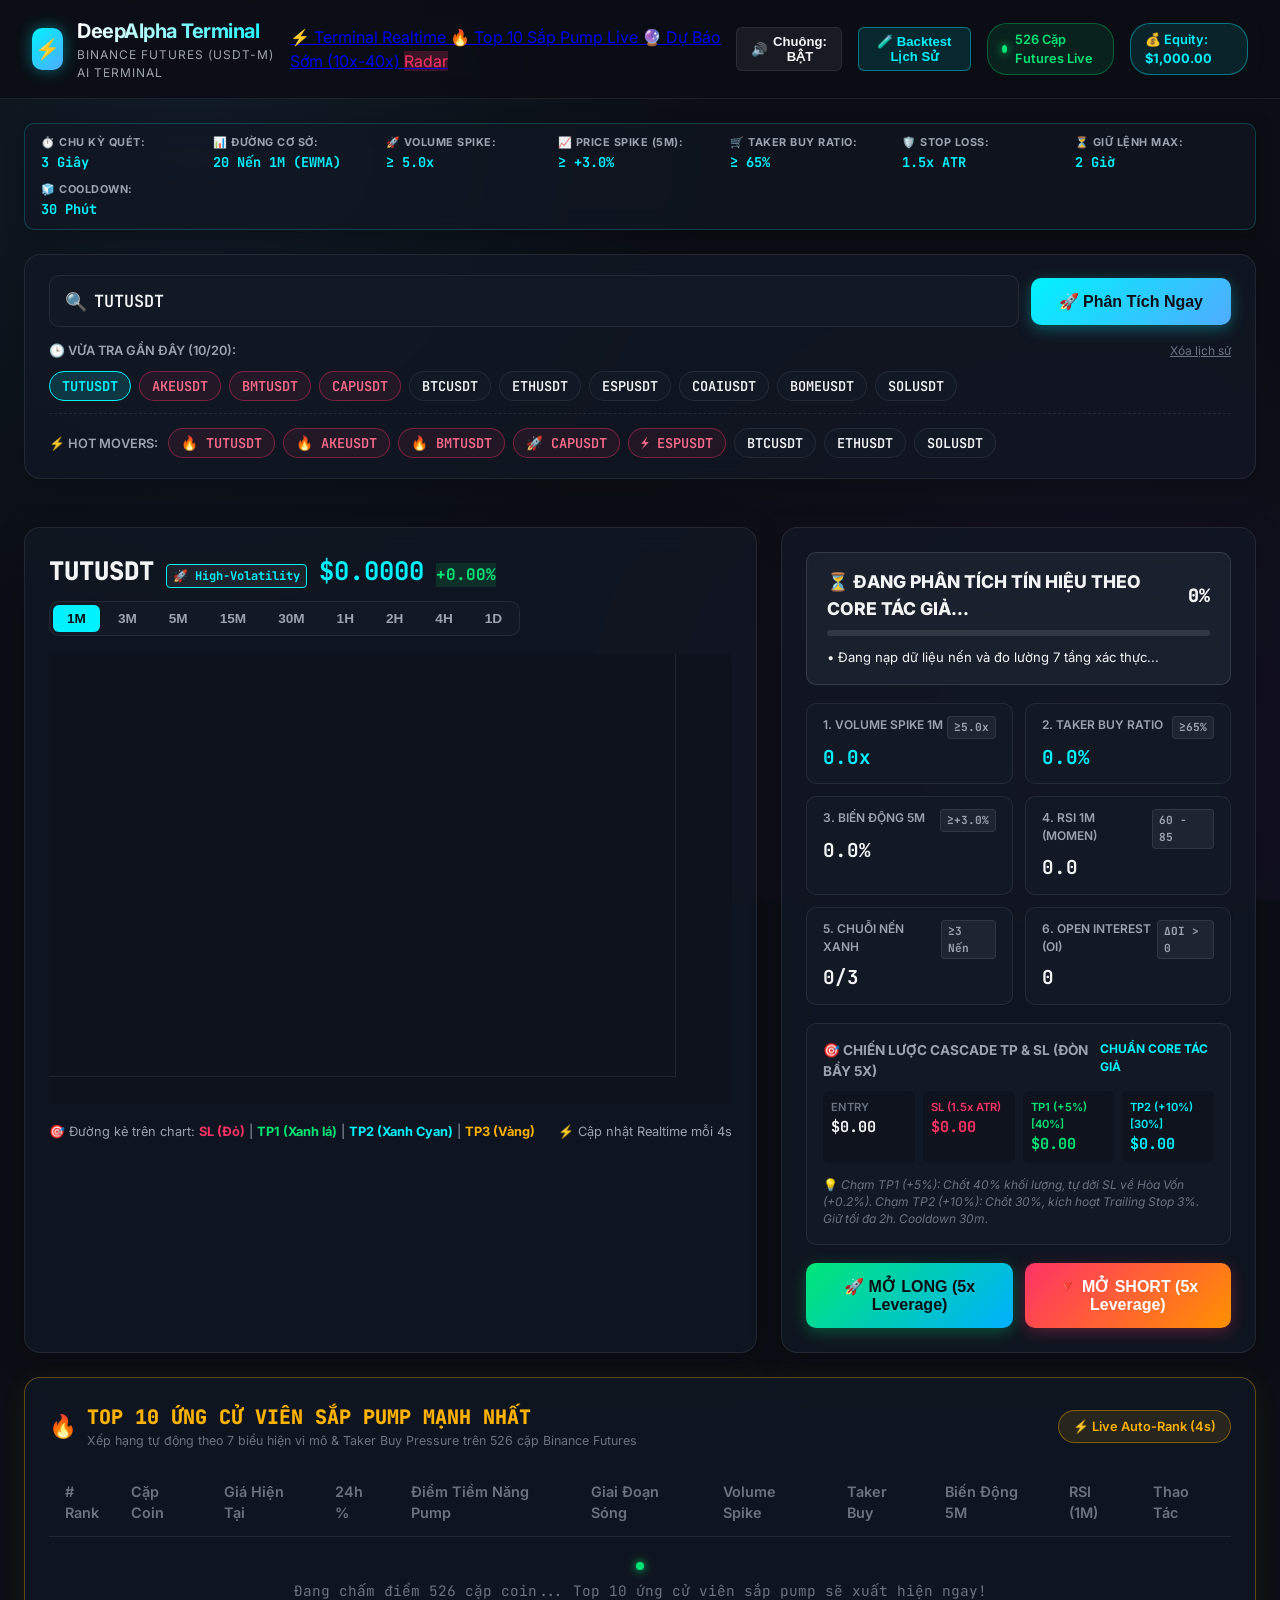
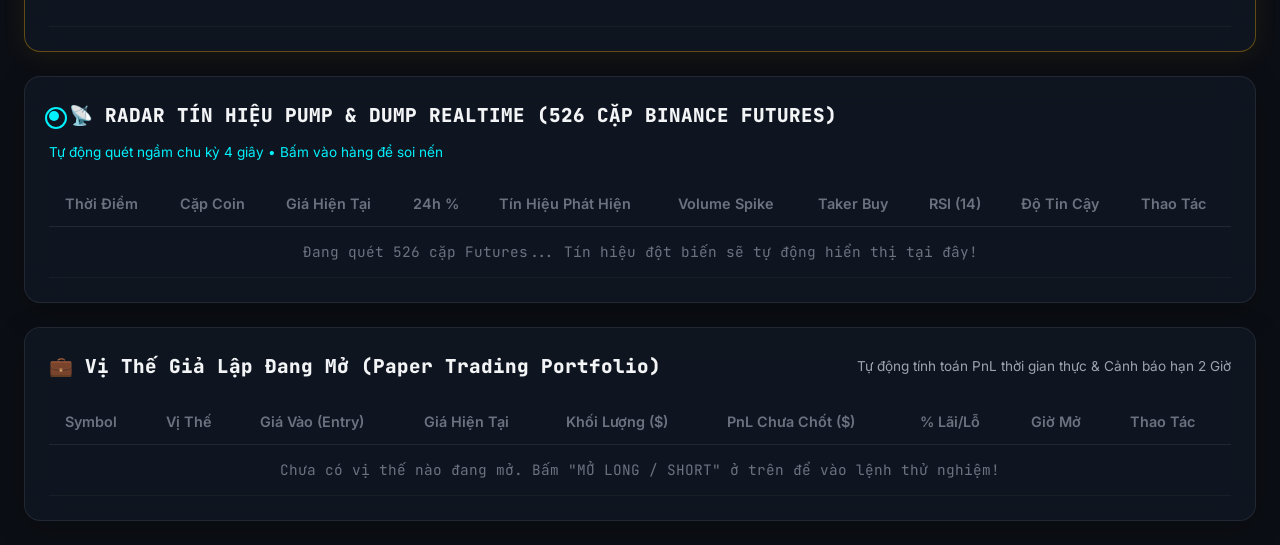
==== commit 3ef7bb18: "push" ====
--- a/apps/web_terminal/templates/index.html
+++ b/apps/web_terminal/templates/index.html
@@ -18,15 +18,30 @@
 </head>
 <body>
 
-  <!-- Header -->
+  <!-- Header with Navigation -->
   <header class="app-header">
     <div class="brand-container">
       <div class="logo-badge">⚡</div>
       <div>
-        <h1 class="brand-title">DeepAlpha Pump Scanner</h1>
-        <div class="brand-subtitle">Binance Futures (USDT-M) Real-Time AI Terminal</div>
+        <h1 class="brand-title">DeepAlpha Terminal</h1>
+        <div class="brand-subtitle">Binance Futures (USDT-M) AI Terminal</div>
       </div>
     </div>
+
+    <!-- Navigation Menu -->
+    <nav class="nav-menu">
+      <a href="/" class="nav-link active">
+        <span>⚡ Terminal Realtime</span>
+      </a>
+      <a href="/top" class="nav-link">
+        <span>🔥 Top 10 Sắp Pump</span>
+        <span class="nav-badge">Live</span>
+      </a>
+      <a href="/pre-pump" class="nav-link">
+        <span>🔮 Dự Báo Sớm (10x-40x)</span>
+        <span class="nav-badge" style="background: rgba(255, 51, 102, 0.2); color: var(--accent-red);">Radar</span>
+      </a>
+    </nav>
     
     <div class="header-status">
       <!-- Audio Alert Toggle Button -->
@@ -37,7 +52,7 @@
 
       <!-- Backtest Trigger Button -->
       <button class="header-btn btn-backtest-trigger" onclick="openBacktestModal()">
-        <span>🧪 Chạy Backtest Lịch Sử</span>
+        <span>🧪 Backtest Lịch Sử</span>
       </button>
 
       <div class="status-pill">
@@ -49,6 +64,7 @@
       </div>
     </div>
   </header>
+
 
   <!-- Main Container -->
   <main class="main-container">
@@ -461,6 +477,7 @@
   </div>
 
   <!-- Custom Script -->
-  <script src="/static/js/app.js?v=2.1"></script>
+  <script src="/static/js/app.js?v=2.5"></script>
 </body>
+
 </html>
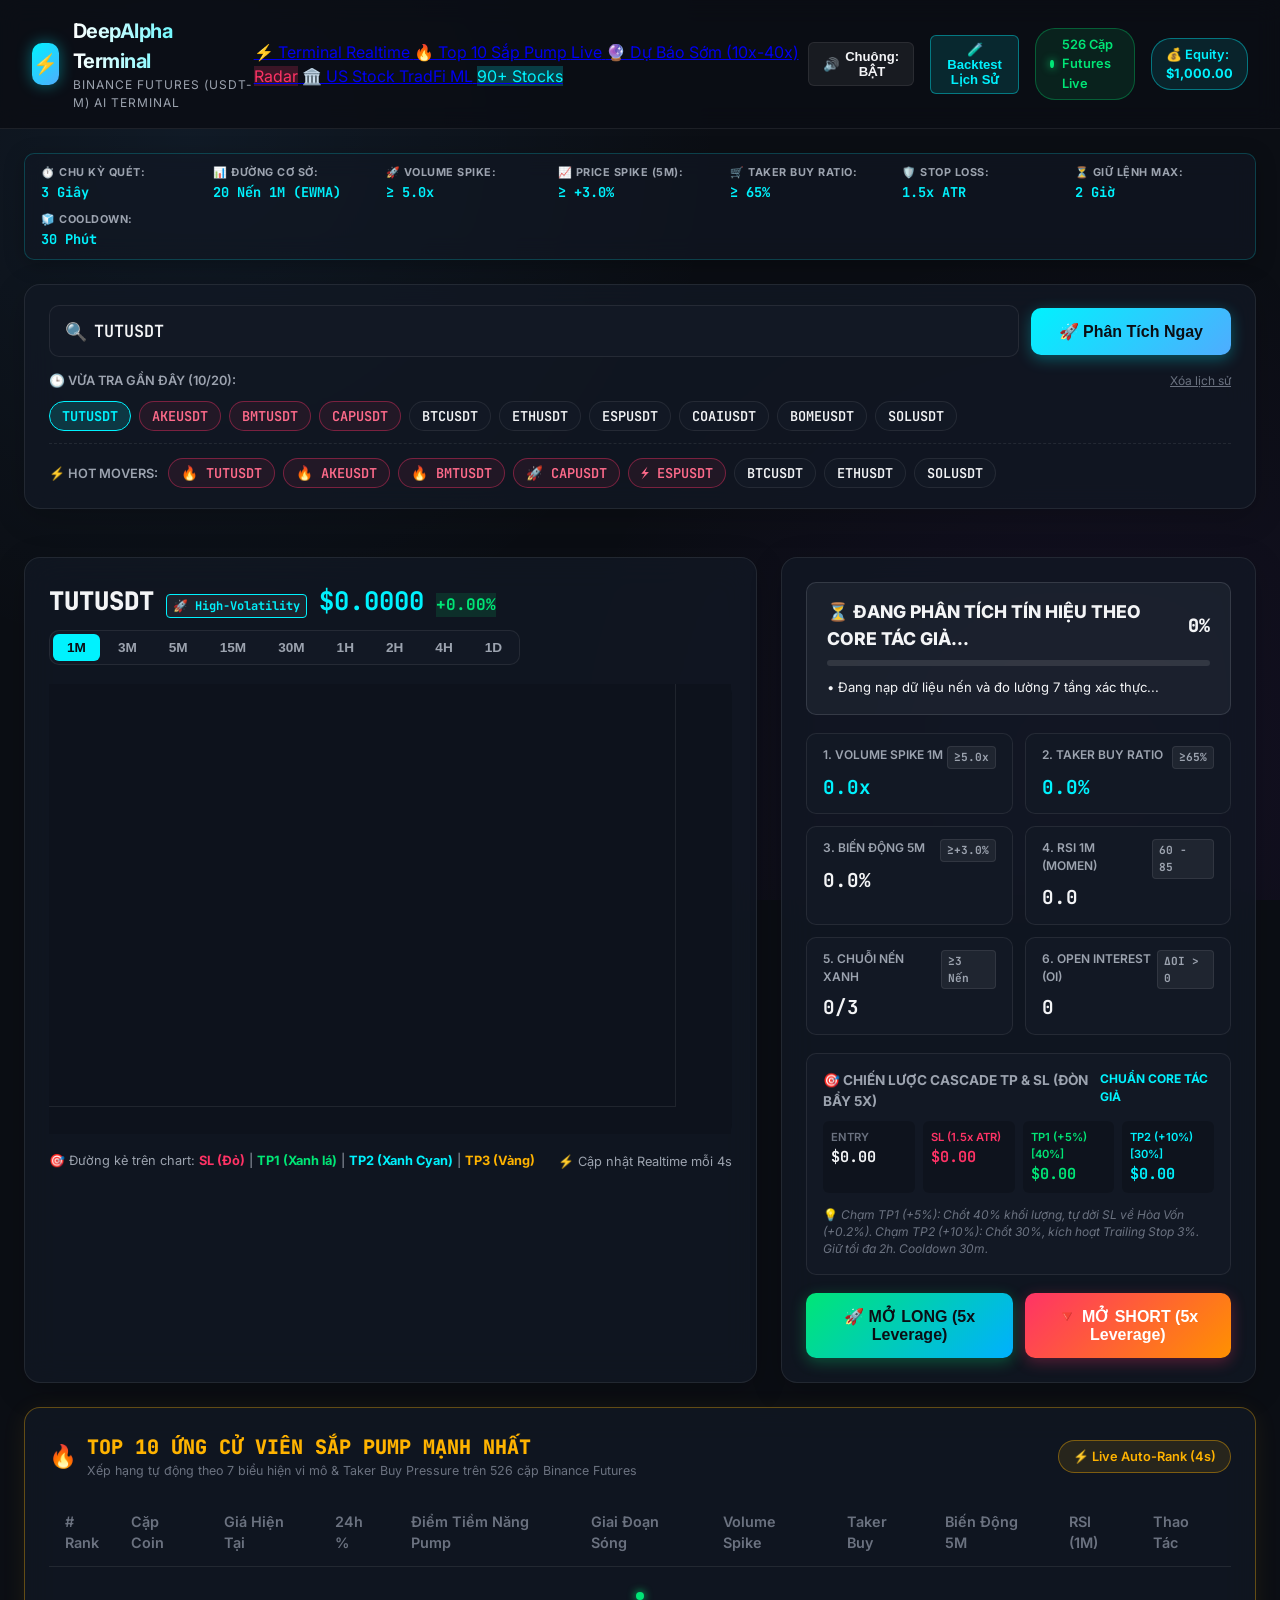
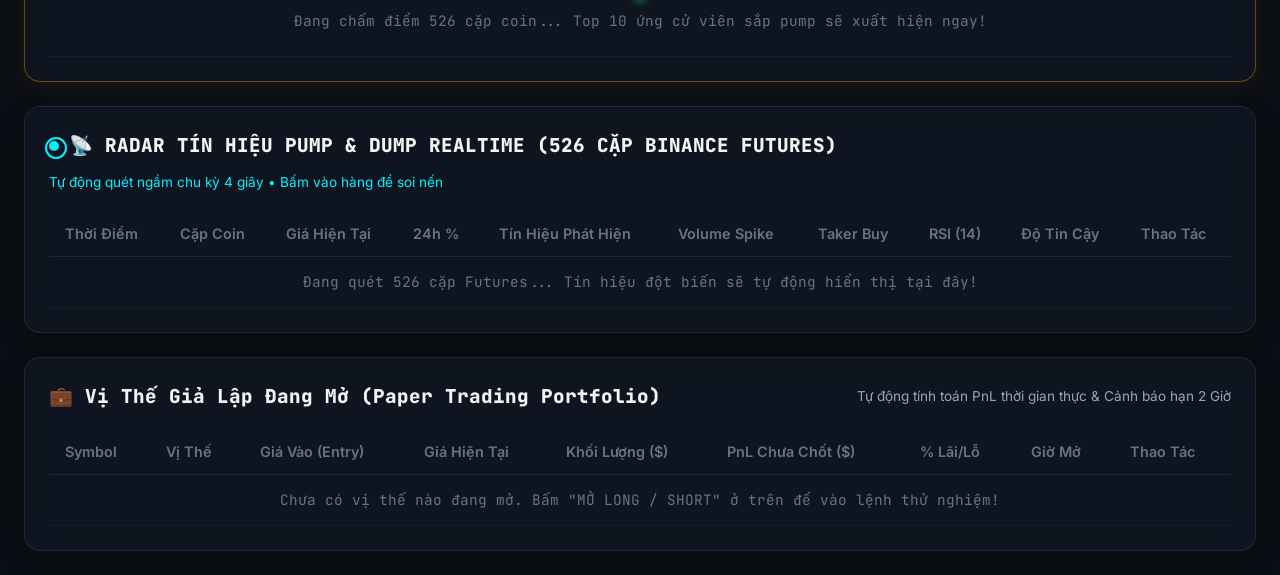
==== commit 7c9c2df6: "feat: Add US Stock Machine Learning Scanners & TradFi USD-M Futures module with REST API design" ====
--- a/apps/web_terminal/templates/index.html
+++ b/apps/web_terminal/templates/index.html
@@ -41,6 +41,10 @@
         <span>🔮 Dự Báo Sớm (10x-40x)</span>
         <span class="nav-badge" style="background: rgba(255, 51, 102, 0.2); color: var(--accent-red);">Radar</span>
       </a>
+      <a href="/stocks" class="nav-link">
+        <span>🏛️ US Stock TradFi ML</span>
+        <span class="nav-badge" style="background: rgba(0, 242, 254, 0.2); color: var(--accent-cyan);">90+ Stocks</span>
+      </a>
     </nav>
     
     <div class="header-status">
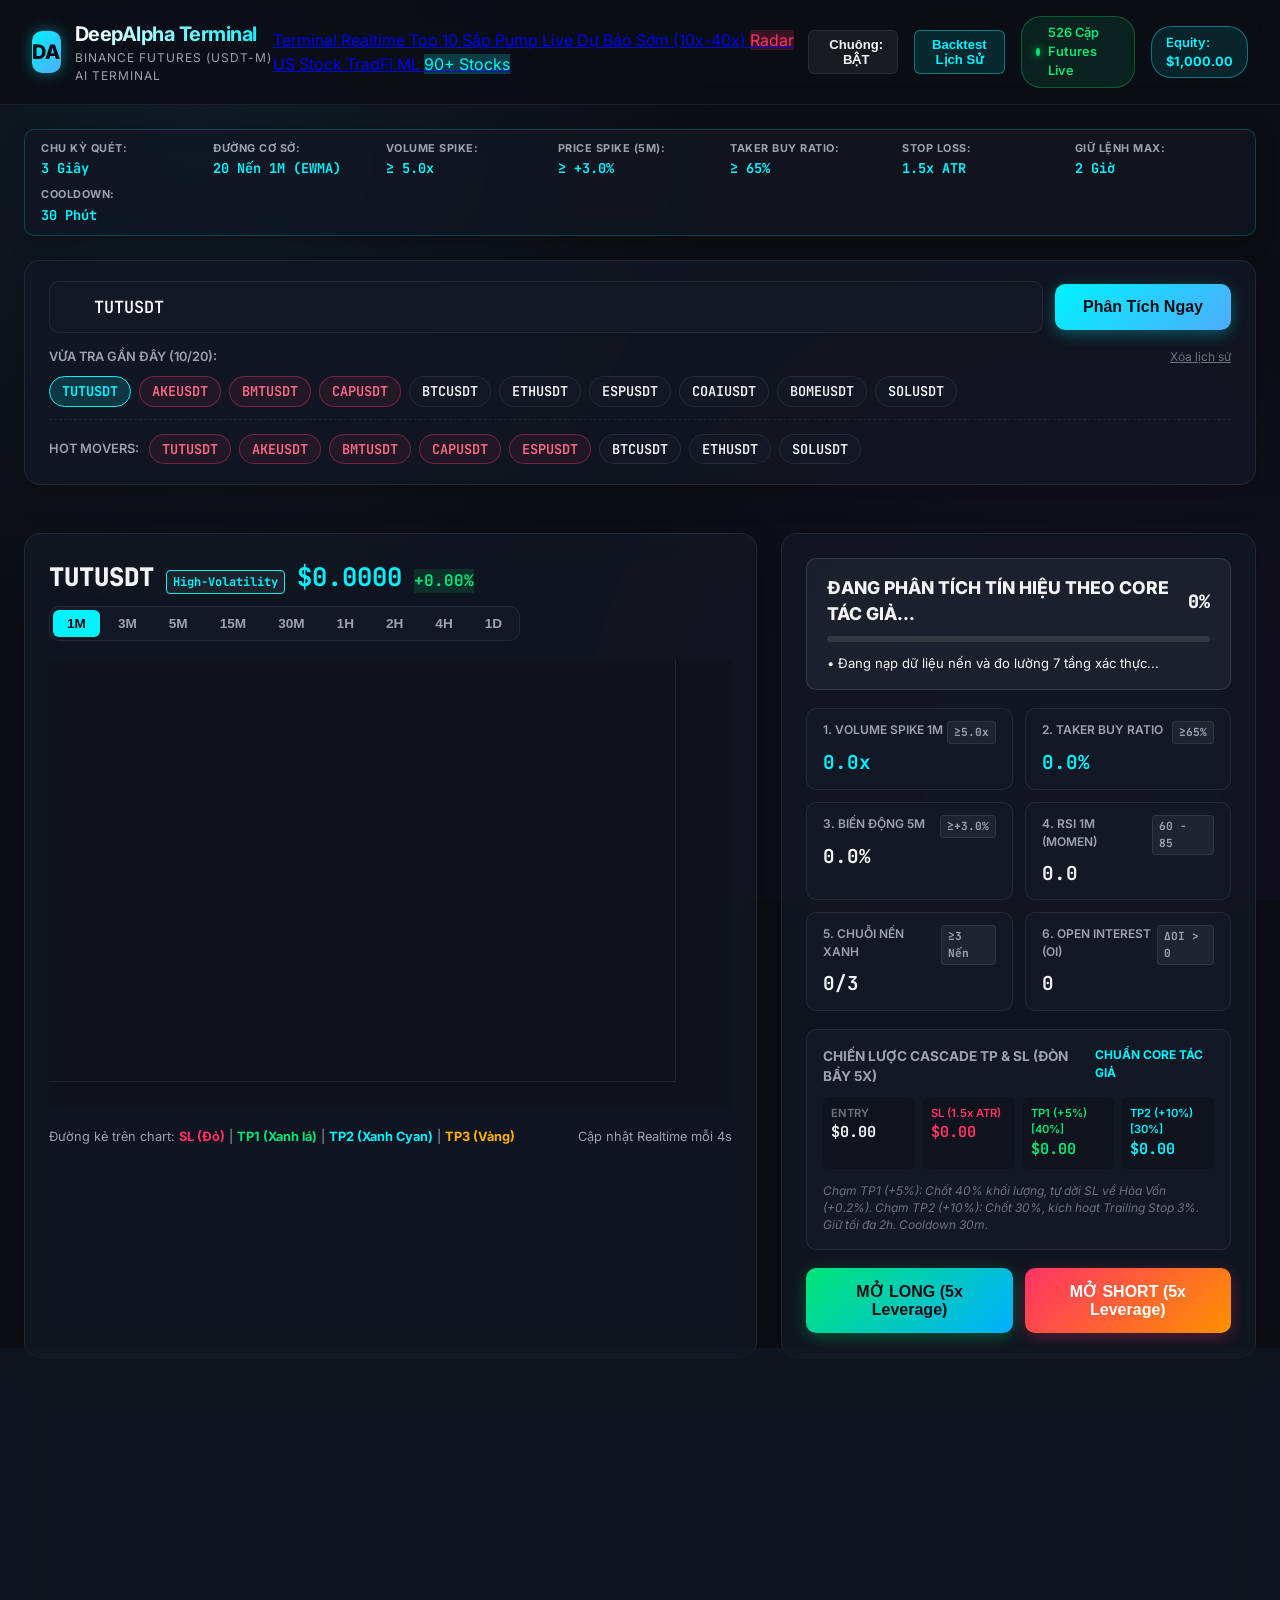
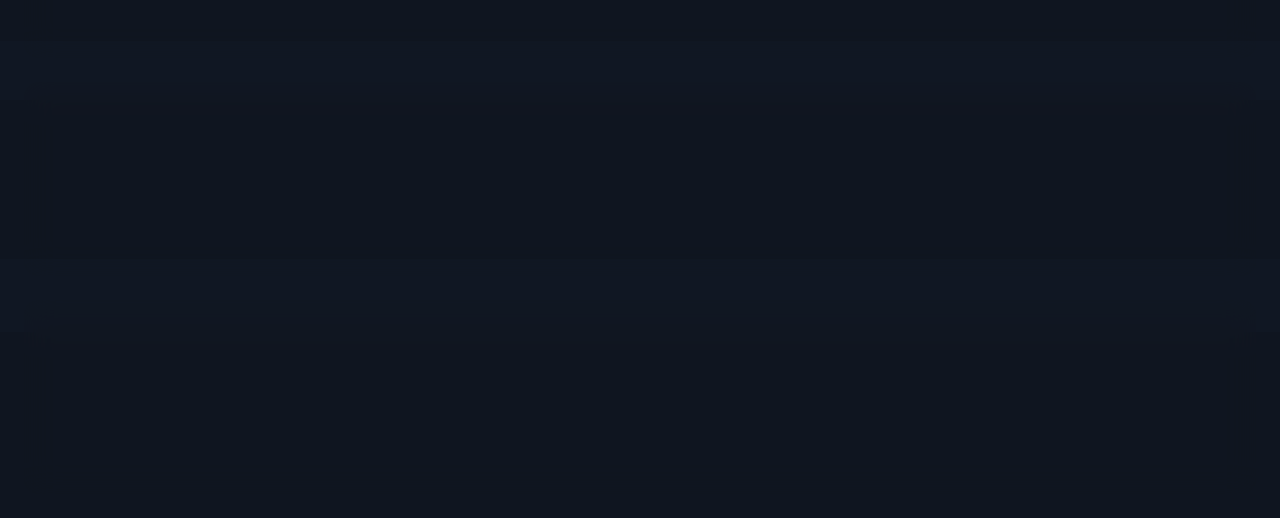
==== commit b32812ef: "Clean UI: Strip all emojis and special characters, retaining only medal ranking symbols (1st, 2nd, 3" ====
--- a/apps/web_terminal/templates/index.html
+++ b/apps/web_terminal/templates/index.html
@@ -21,7 +21,7 @@
   <!-- Header with Navigation -->
   <header class="app-header">
     <div class="brand-container">
-      <div class="logo-badge">⚡</div>
+      <div class="logo-badge">DA</div>
       <div>
         <h1 class="brand-title">DeepAlpha Terminal</h1>
         <div class="brand-subtitle">Binance Futures (USDT-M) AI Terminal</div>
@@ -31,18 +31,18 @@
     <!-- Navigation Menu -->
     <nav class="nav-menu">
       <a href="/" class="nav-link active">
-        <span>⚡ Terminal Realtime</span>
+        <span>Terminal Realtime</span>
       </a>
       <a href="/top" class="nav-link">
-        <span>🔥 Top 10 Sắp Pump</span>
+        <span>Top 10 Sắp Pump</span>
         <span class="nav-badge">Live</span>
       </a>
       <a href="/pre-pump" class="nav-link">
-        <span>🔮 Dự Báo Sớm (10x-40x)</span>
+        <span>Dự Báo Sớm (10x-40x)</span>
         <span class="nav-badge" style="background: rgba(255, 51, 102, 0.2); color: var(--accent-red);">Radar</span>
       </a>
       <a href="/stocks" class="nav-link">
-        <span>🏛️ US Stock TradFi ML</span>
+        <span>US Stock TradFi ML</span>
         <span class="nav-badge" style="background: rgba(0, 242, 254, 0.2); color: var(--accent-cyan);">90+ Stocks</span>
       </a>
     </nav>
@@ -50,13 +50,13 @@
     <div class="header-status">
       <!-- Audio Alert Toggle Button -->
       <button id="btn-audio-toggle" class="header-btn" onclick="toggleAudioAlert()" title="Bật/Tắt chuông cảnh báo khi phát hiện tín hiệu Pump">
-        <span id="audio-icon">🔊</span>
+        <span id="audio-icon"></span>
         <span id="audio-status-text">Chuông: BẬT</span>
       </button>
 
       <!-- Backtest Trigger Button -->
       <button class="header-btn btn-backtest-trigger" onclick="openBacktestModal()">
-        <span>🧪 Backtest Lịch Sử</span>
+        <span>Backtest Lịch Sử</span>
       </button>
 
       <div class="status-pill">
@@ -64,7 +64,7 @@
         <span id="market-status-text">526 Cặp Futures Live</span>
       </div>
       <div class="status-pill" style="border-color: rgba(0, 242, 254, 0.4); color: var(--accent-cyan); background: rgba(0, 242, 254, 0.1);">
-        <span>💰 Equity: <strong id="header-equity">$1,000.00</strong></span>
+        <span>Equity: <strong id="header-equity">$1,000.00</strong></span>
       </div>
     </div>
   </header>
@@ -75,21 +75,21 @@
 
     <!-- Author Core Framework Matrix Infobar -->
     <section class="core-matrix-bar">
-      <div class="matrix-item"><span class="matrix-lbl">⏱️ CHU KỲ QUÉT:</span> <strong class="matrix-val">3 Giây</strong></div>
-      <div class="matrix-item"><span class="matrix-lbl">📊 ĐƯỜNG CƠ SỞ:</span> <strong class="matrix-val">20 Nến 1M (EWMA)</strong></div>
-      <div class="matrix-item"><span class="matrix-lbl">🚀 VOLUME SPIKE:</span> <strong class="matrix-val">≥ 5.0x</strong></div>
-      <div class="matrix-item"><span class="matrix-lbl">📈 PRICE SPIKE (5M):</span> <strong class="matrix-val">≥ +3.0%</strong></div>
-      <div class="matrix-item"><span class="matrix-lbl">🛒 TAKER BUY RATIO:</span> <strong class="matrix-val">≥ 65%</strong></div>
-      <div class="matrix-item"><span class="matrix-lbl">🛡️ STOP LOSS:</span> <strong class="matrix-val">1.5x ATR</strong></div>
-      <div class="matrix-item"><span class="matrix-lbl">⏳ GIỮ LỆNH MAX:</span> <strong class="matrix-val">2 Giờ</strong></div>
-      <div class="matrix-item"><span class="matrix-lbl">🧊 COOLDOWN:</span> <strong class="matrix-val">30 Phút</strong></div>
+      <div class="matrix-item"><span class="matrix-lbl">CHU KỲ QUÉT:</span> <strong class="matrix-val">3 Giây</strong></div>
+      <div class="matrix-item"><span class="matrix-lbl">ĐƯỜNG CƠ SỞ:</span> <strong class="matrix-val">20 Nến 1M (EWMA)</strong></div>
+      <div class="matrix-item"><span class="matrix-lbl">VOLUME SPIKE:</span> <strong class="matrix-val">≥ 5.0x</strong></div>
+      <div class="matrix-item"><span class="matrix-lbl">PRICE SPIKE (5M):</span> <strong class="matrix-val">≥ +3.0%</strong></div>
+      <div class="matrix-item"><span class="matrix-lbl">TAKER BUY RATIO:</span> <strong class="matrix-val">≥ 65%</strong></div>
+      <div class="matrix-item"><span class="matrix-lbl">STOP LOSS:</span> <strong class="matrix-val">1.5x ATR</strong></div>
+      <div class="matrix-item"><span class="matrix-lbl">GIỮ LỆNH MAX:</span> <strong class="matrix-val">2 Giờ</strong></div>
+      <div class="matrix-item"><span class="matrix-lbl">COOLDOWN:</span> <strong class="matrix-val">30 Phút</strong></div>
     </section>
 
     <!-- Search & Quick Symbol Bar -->
     <section class="search-section">
       <div class="search-input-group">
         <div class="search-wrapper">
-          <span class="search-icon">🔍</span>
+          <span class="search-icon"></span>
           <input 
             type="text" 
             id="symbol-search" 
@@ -100,14 +100,14 @@
           >
         </div>
         <button id="btn-scan-symbol" class="btn-scan">
-          <span>🚀 Phân Tích Ngay</span>
+          <span>Phân Tích Ngay</span>
         </button>
       </div>
 
       <!-- Recent Searches (20 mã gần đây) -->
       <div class="quick-symbols" style="border-bottom: 1px dashed rgba(255, 255, 255, 0.08); padding-bottom: 12px;">
         <div style="display: flex; justify-content: space-between; width: 100%; align-items: center;">
-          <span class="quick-label">🕒 VỪA TRA GẦN ĐÂY (<span id="recent-count">0</span>/20):</span>
+          <span class="quick-label">VỪA TRA GẦN ĐÂY (<span id="recent-count">0</span>/20):</span>
           <span onclick="clearRecentSymbols()" style="font-size: 0.75rem; color: var(--text-dim); cursor: pointer; text-decoration: underline;">Xóa lịch sử</span>
         </div>
         <div id="recent-symbols-list" style="display: flex; gap: 8px; flex-wrap: wrap; width: 100%;">
@@ -116,13 +116,13 @@
       </div>
 
       <div class="quick-symbols">
-        <span class="quick-label">⚡ HOT MOVERS:</span>
+        <span class="quick-label">HOT MOVERS:</span>
         <div id="quick-symbols-list" style="display: flex; gap: 8px; flex-wrap: wrap;">
-          <span class="symbol-chip hot" onclick="loadSymbol('TUTUSDT')">🔥 TUTUSDT</span>
-          <span class="symbol-chip hot" onclick="loadSymbol('AKEUSDT')">🔥 AKEUSDT</span>
-          <span class="symbol-chip hot" onclick="loadSymbol('BMTUSDT')">🔥 BMTUSDT</span>
-          <span class="symbol-chip hot" onclick="loadSymbol('CAPUSDT')">🚀 CAPUSDT</span>
-          <span class="symbol-chip hot" onclick="loadSymbol('ESPUSDT')">⚡ ESPUSDT</span>
+          <span class="symbol-chip hot" onclick="loadSymbol('TUTUSDT')">TUTUSDT</span>
+          <span class="symbol-chip hot" onclick="loadSymbol('AKEUSDT')">AKEUSDT</span>
+          <span class="symbol-chip hot" onclick="loadSymbol('BMTUSDT')">BMTUSDT</span>
+          <span class="symbol-chip hot" onclick="loadSymbol('CAPUSDT')">CAPUSDT</span>
+          <span class="symbol-chip hot" onclick="loadSymbol('ESPUSDT')">ESPUSDT</span>
           <span class="symbol-chip" onclick="loadSymbol('BTCUSDT')">BTCUSDT</span>
           <span class="symbol-chip" onclick="loadSymbol('ETHUSDT')">ETHUSDT</span>
           <span class="symbol-chip" onclick="loadSymbol('SOLUSDT')">SOLUSDT</span>
@@ -145,7 +145,7 @@
         <div class="panel-header" style="flex-wrap: wrap; gap: 10px;">
           <div class="current-asset-info">
             <h2 id="active-symbol" class="asset-title">TUTUSDT</h2>
-            <span id="active-tier" class="layer-badge" style="font-size: 0.75rem; color: var(--accent-cyan); border-color: var(--accent-cyan);">🚀 High-Volatility</span>
+            <span id="active-tier" class="layer-badge" style="font-size: 0.75rem; color: var(--accent-cyan); border-color: var(--accent-cyan);">High-Volatility</span>
             <div id="active-price" class="asset-price">$0.0000</div>
             <div id="active-change" class="asset-change badge-green">+0.00%</div>
           </div>
@@ -167,8 +167,8 @@
         <div id="chart-area" class="chart-container"></div>
         
         <div style="display: flex; justify-content: space-between; font-size: 0.8rem; color: var(--text-muted); flex-wrap: wrap; gap: 8px;">
-          <span>🎯 Đường kẻ trên chart: <strong style="color: var(--accent-red);">SL (Đỏ)</strong> | <strong style="color: var(--accent-green);">TP1 (Xanh lá)</strong> | <strong style="color: var(--accent-cyan);">TP2 (Xanh Cyan)</strong> | <strong style="color: var(--accent-yellow);">TP3 (Vàng)</strong></span>
-          <span>⚡ Cập nhật Realtime mỗi 4s</span>
+          <span>Đường kẻ trên chart: <strong style="color: var(--accent-red);">SL (Đỏ)</strong> | <strong style="color: var(--accent-green);">TP1 (Xanh lá)</strong> | <strong style="color: var(--accent-cyan);">TP2 (Xanh Cyan)</strong> | <strong style="color: var(--accent-yellow);">TP3 (Vàng)</strong></span>
+          <span>Cập nhật Realtime mỗi 4s</span>
         </div>
       </section>
 
@@ -178,7 +178,7 @@
         <!-- Signal Verdict Banner -->
         <div id="verdict-card" class="verdict-banner verdict-NEUTRAL">
           <div class="verdict-title">
-            <span id="verdict-text">⏳ ĐANG PHÂN TÍCH TÍN HIỆU THEO CORE TÁC GIẢ...</span>
+            <span id="verdict-text">ĐANG PHÂN TÍCH TÍN HIỆU THEO CORE TÁC GIẢ...</span>
             <span id="verdict-conf" style="font-family: var(--font-mono); font-size: 1.15rem;">0%</span>
           </div>
           <div class="confidence-bar-bg">
@@ -243,7 +243,7 @@
         <!-- Suggested Cascade TP / SL Strategy (Core của Tác Giả) -->
         <div class="targets-box">
           <div class="targets-title" style="display: flex; justify-content: space-between;">
-            <span>🎯 Chiến Lược Cascade TP & SL (Đòn Bẩy 5x)</span>
+            <span>Chiến Lược Cascade TP & SL (Đòn Bẩy 5x)</span>
             <span style="color: var(--accent-cyan); font-size: 0.75rem;">Chuẩn Core Tác Giả</span>
           </div>
 
@@ -267,35 +267,34 @@
           </div>
 
           <div style="font-size: 0.75rem; color: var(--text-dim); line-height: 1.4; margin-top: 4px;">
-            💡 <em>Chạm TP1 (+5%): Chốt 40% khối lượng, tự dời SL về Hòa Vốn (+0.2%). Chạm TP2 (+10%): Chốt 30%, kích hoạt Trailing Stop 3%. Giữ tối đa 2h. Cooldown 30m.</em>
+            <em>Chạm TP1 (+5%): Chốt 40% khối lượng, tự dời SL về Hòa Vốn (+0.2%). Chạm TP2 (+10%): Chốt 30%, kích hoạt Trailing Stop 3%. Giữ tối đa 2h. Cooldown 30m.</em>
           </div>
         </div>
 
         <!-- Paper Trading Buttons -->
         <div class="action-btn-group">
           <button id="btn-paper-long" class="btn-trade btn-long" onclick="executePaperTrade('LONG')">
-            <span>🚀 MỞ LONG (5x Leverage)</span>
+            <span>MỞ LONG (5x Leverage)</span>
           </button>
           <button id="btn-paper-short" class="btn-trade btn-short" onclick="executePaperTrade('SHORT')">
-            <span>🔻 MỞ SHORT (5x Leverage)</span>
+            <span>MỞ SHORT (5x Leverage)</span>
           </button>
         </div>
 
       </section>
     </div>
 
-    <!-- 🔥 TOP 10 HIGH-PROBABILITY PUMP CANDIDATES (REALTIME RANKING) -->
+    <!-- TOP 10 HIGH-PROBABILITY PUMP CANDIDATES (REALTIME RANKING) -->
     <section class="card-panel" style="border-color: rgba(255, 179, 0, 0.35); box-shadow: 0 4px 25px rgba(255, 179, 0, 0.08);">
       <div class="panel-header">
         <div style="display: flex; align-items: center; gap: 10px;">
-          <div style="font-size: 1.4rem;">🔥</div>
           <div>
             <h3 class="asset-title" style="font-size: 1.25rem; color: var(--accent-yellow);">TOP 10 ỨNG CỬ VIÊN SẮP PUMP MẠNH NHẤT</h3>
             <div style="font-size: 0.78rem; color: var(--text-dim);">Xếp hạng tự động theo 7 biểu hiện vi mô & Taker Buy Pressure trên 526 cặp Binance Futures</div>
           </div>
         </div>
         <span class="status-pill" style="border-color: rgba(255, 179, 0, 0.4); color: var(--accent-yellow); background: rgba(255, 179, 0, 0.1);">
-          ⚡ Live Auto-Rank (4s)
+          Live Auto-Rank (4s)
         </span>
       </div>
 
@@ -333,7 +332,7 @@
       <div class="panel-header">
         <div style="display: flex; align-items: center; gap: 10px;">
           <div class="radar-ping"></div>
-          <h3 class="asset-title" style="font-size: 1.2rem;">📡 RADAR TÍN HIỆU PUMP & DUMP REALTIME (526 CẶP BINANCE FUTURES)</h3>
+          <h3 class="asset-title" style="font-size: 1.2rem;">RADAR TÍN HIỆU PUMP & DUMP REALTIME (526 CẶP BINANCE FUTURES)</h3>
         </div>
         <span style="font-size: 0.85rem; color: var(--accent-cyan);">Tự động quét ngầm chu kỳ 4 giây • Bấm vào hàng để soi nến</span>
       </div>
@@ -366,7 +365,7 @@
     <!-- Active Paper Trading Positions Table -->
     <section class="card-panel">
       <div class="panel-header">
-        <h3 class="asset-title" style="font-size: 1.2rem;">💼 Vị Thế Giả Lập Đang Mở (Paper Trading Portfolio)</h3>
+        <h3 class="asset-title" style="font-size: 1.2rem;">Vị Thế Giả Lập Đang Mở (Paper Trading Portfolio)</h3>
         <span style="font-size: 0.85rem; color: var(--text-muted);">Tự động tính toán PnL thời gian thực & Cảnh báo hạn 2 Giờ</span>
       </div>
 
@@ -400,8 +399,8 @@
   <div id="backtest-modal" class="modal-overlay" style="display: none;">
     <div class="modal-card">
       <div class="modal-header">
-        <h3 style="font-size: 1.3rem; font-weight: 800; color: var(--accent-cyan);">🧪 Chạy Backtest Lịch Sử (Cascade TP Engine)</h3>
-        <button class="modal-close-btn" onclick="closeBacktestModal()">✕</button>
+        <h3 style="font-size: 1.3rem; font-weight: 800; color: var(--accent-cyan);">Chạy Backtest Lịch Sử (Cascade TP Engine)</h3>
+        <button class="modal-close-btn" onclick="closeBacktestModal()">&times;</button>
       </div>
 
       <div class="modal-body">
@@ -421,7 +420,7 @@
           </div>
           <div style="display: flex; align-items: flex-end;">
             <button id="btn-run-backtest" class="btn-scan" style="width: 100%; height: 42px;" onclick="runHistoricalBacktest()">
-              <span>🚀 Chạy Test</span>
+              <span>Chạy Test</span>
             </button>
           </div>
         </div>
@@ -452,7 +451,7 @@
           </div>
 
           <!-- Trade Log Table -->
-          <h4 style="margin: 16px 0 8px 0; font-size: 0.95rem; color: var(--text-main);">📝 Lịch Sử Chi Tiết Các Lệnh Đã Khớp:</h4>
+          <h4 style="margin: 16px 0 8px 0; font-size: 0.95rem; color: var(--text-main);">Lịch Sử Chi Tiết Các Lệnh Đã Khớp:</h4>
           <div style="max-height: 220px; overflow-y: auto; border: 1px solid var(--border-color); border-radius: 6px;">
             <table class="styled-table" style="font-size: 0.82rem;">
               <thead>
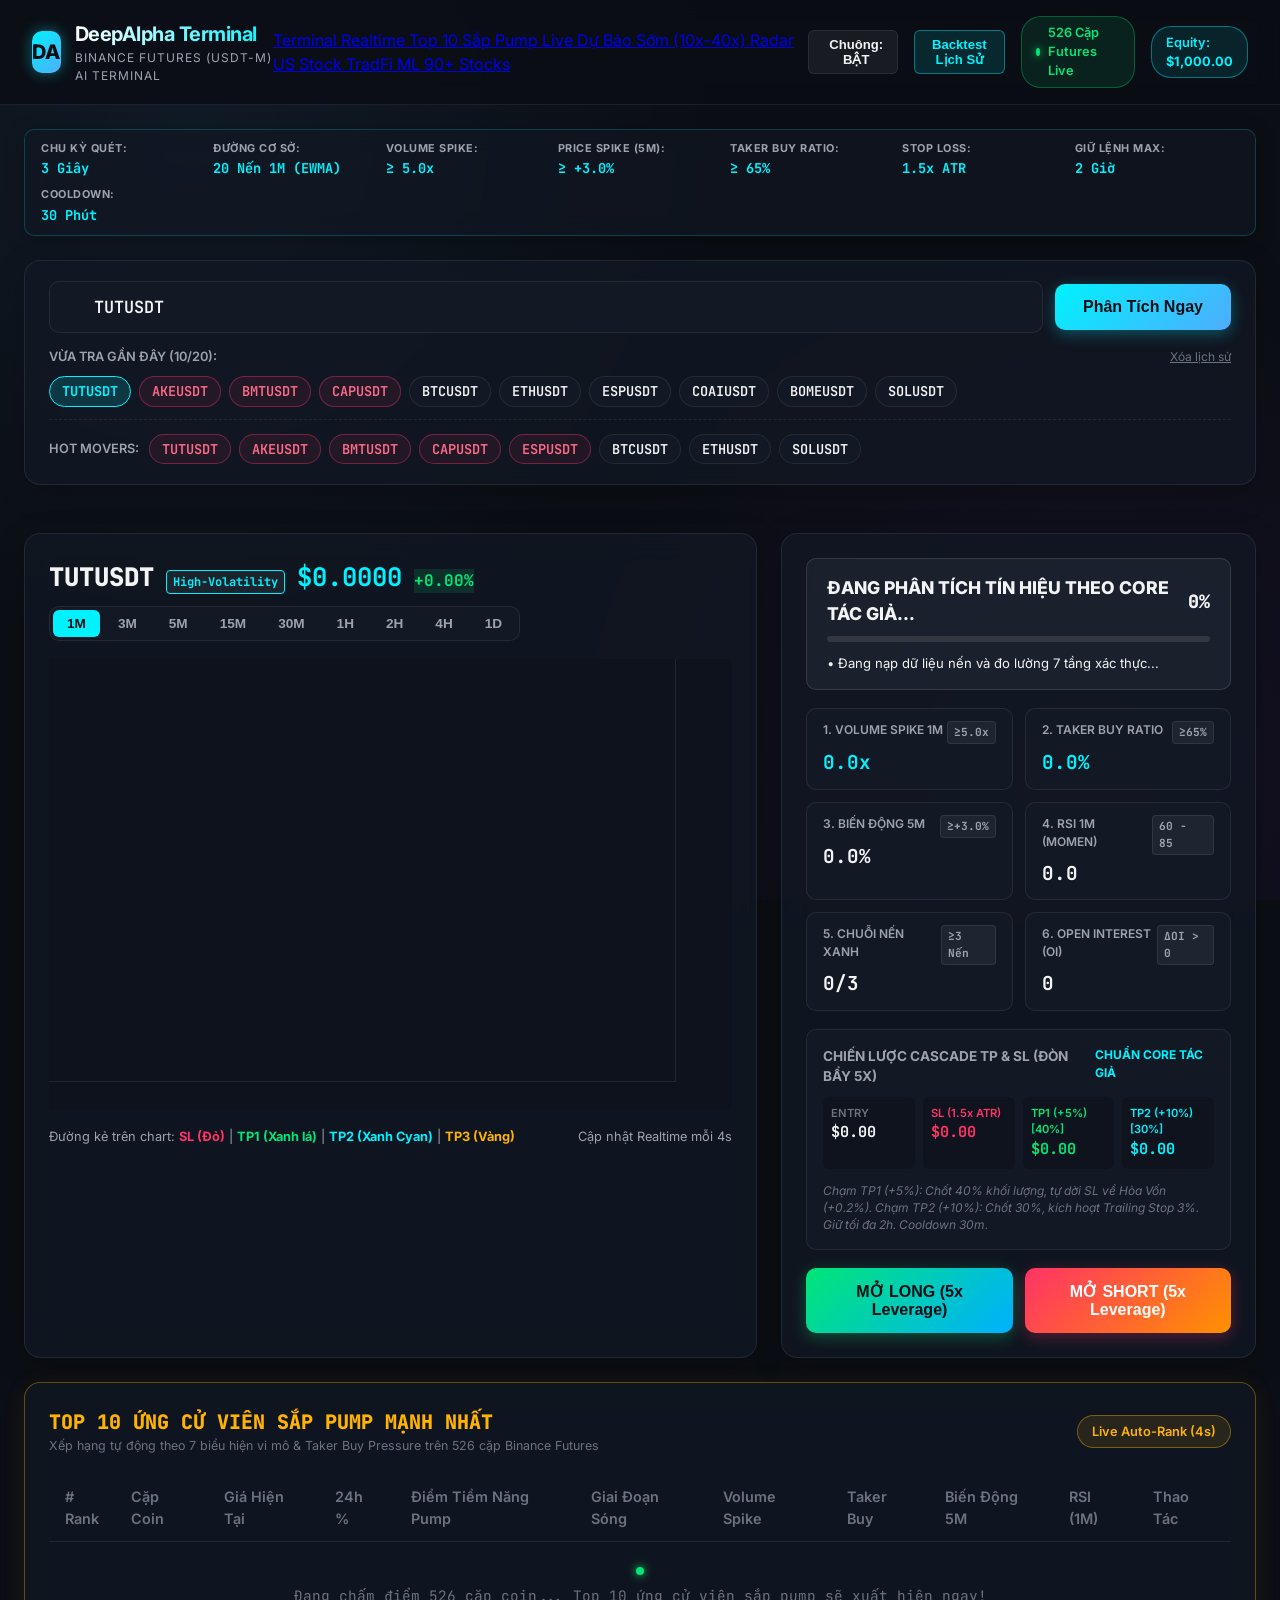
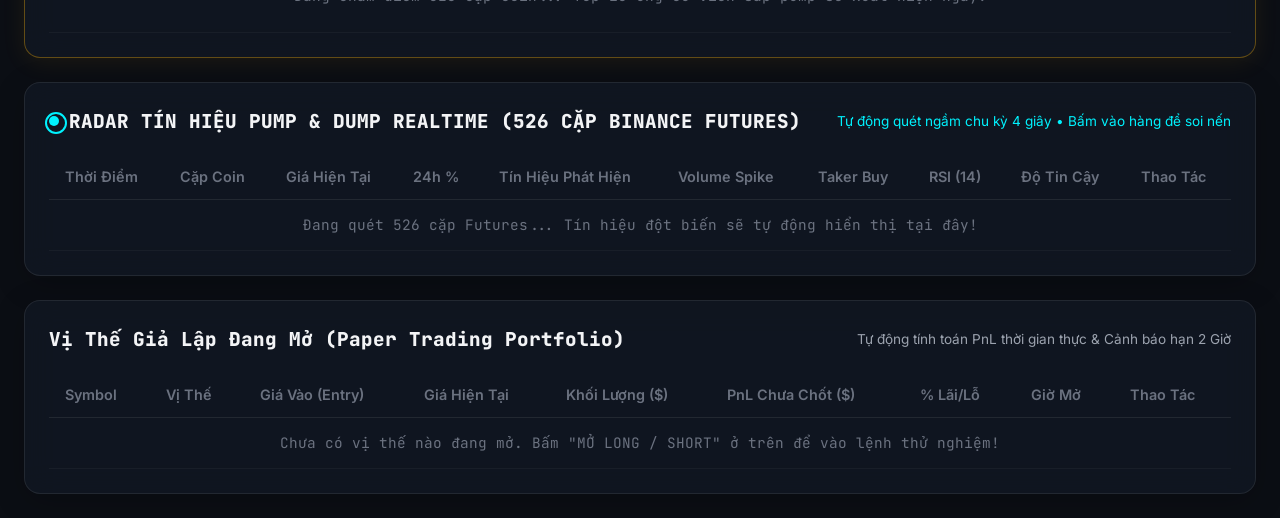
==== commit d3c1f384: "feat(ui): institutional terminal UI overhaul, clean typography hierarchy and layout alignment" ====
--- a/apps/web_terminal/templates/index.html
+++ b/apps/web_terminal/templates/index.html
@@ -39,11 +39,11 @@
       </a>
       <a href="/pre-pump" class="nav-link">
         <span>Dự Báo Sớm (10x-40x)</span>
-        <span class="nav-badge" style="background: rgba(255, 51, 102, 0.2); color: var(--accent-red);">Radar</span>
+        <span class="nav-badge">Radar</span>
       </a>
       <a href="/stocks" class="nav-link">
         <span>US Stock TradFi ML</span>
-        <span class="nav-badge" style="background: rgba(0, 242, 254, 0.2); color: var(--accent-cyan);">90+ Stocks</span>
+        <span class="nav-badge">90+ Stocks</span>
       </a>
     </nav>
     
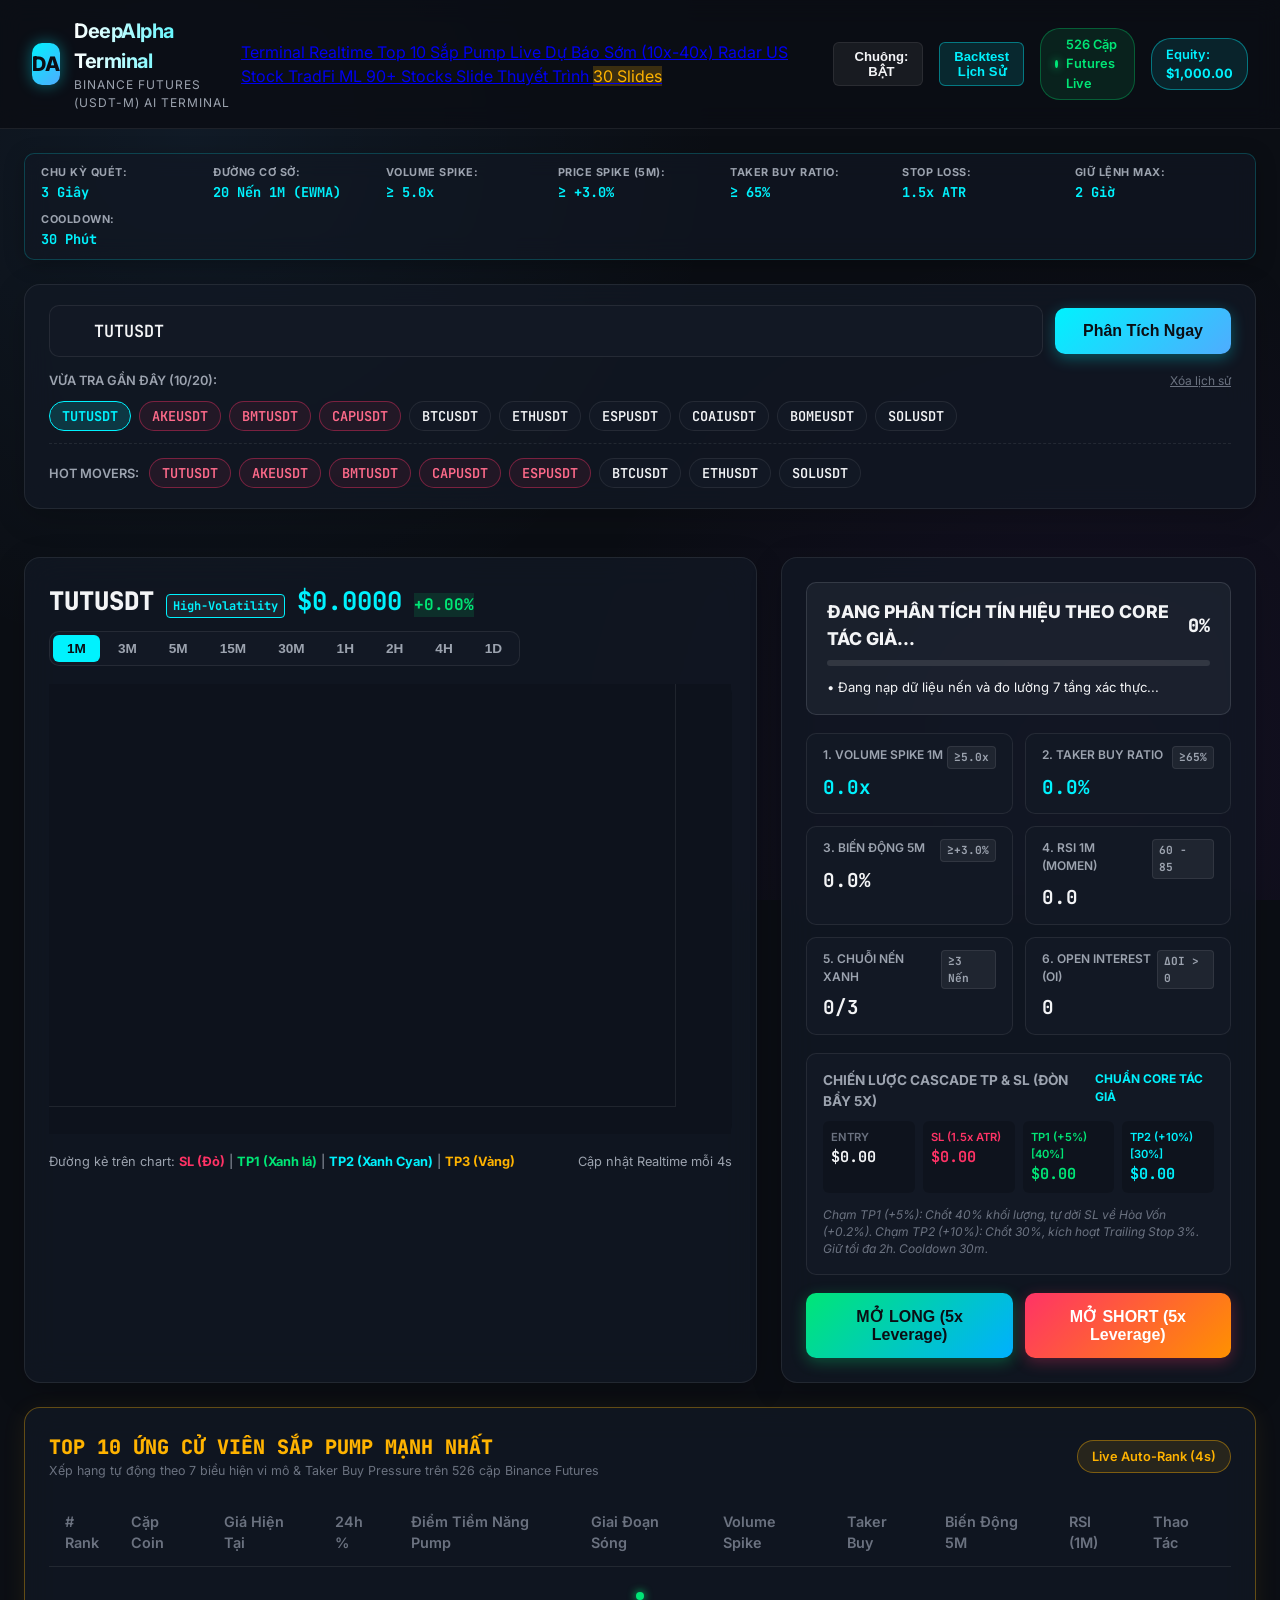
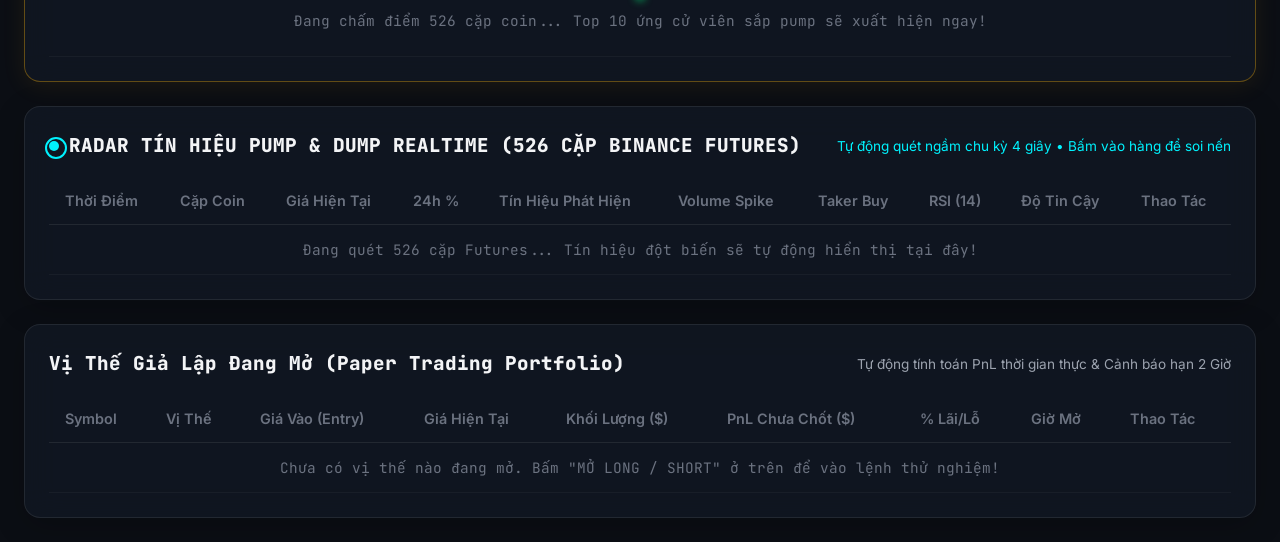
==== commit a596fac5: "feat(slides): add 30-slide academic presentation deck on US Stock ML Scanners with PPTX export and l" ====
--- a/apps/web_terminal/templates/index.html
+++ b/apps/web_terminal/templates/index.html
@@ -45,6 +45,10 @@
         <span>US Stock TradFi ML</span>
         <span class="nav-badge">90+ Stocks</span>
       </a>
+      <a href="/slides" class="nav-link">
+        <span>Slide Thuyết Trình</span>
+        <span class="nav-badge" style="background: rgba(255, 179, 0, 0.2); color: var(--accent-yellow);">30 Slides</span>
+      </a>
     </nav>
     
     <div class="header-status">
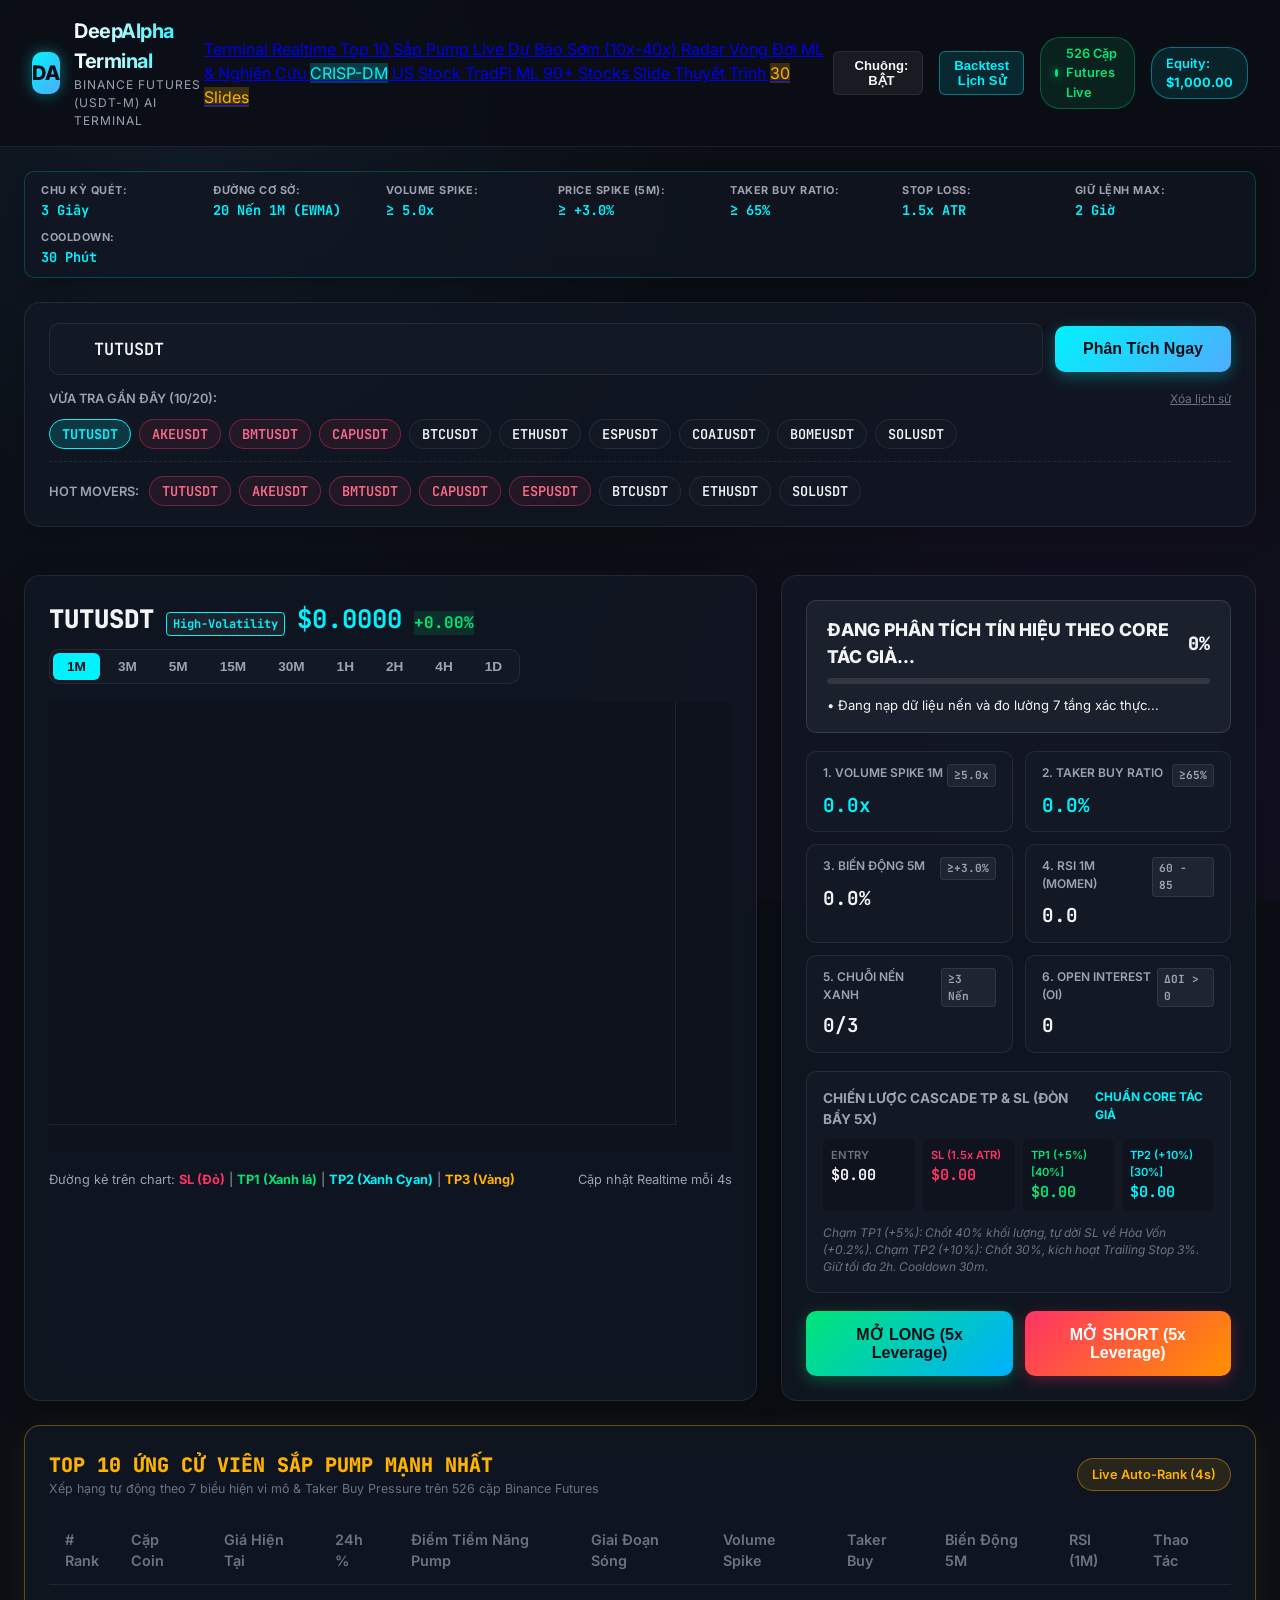
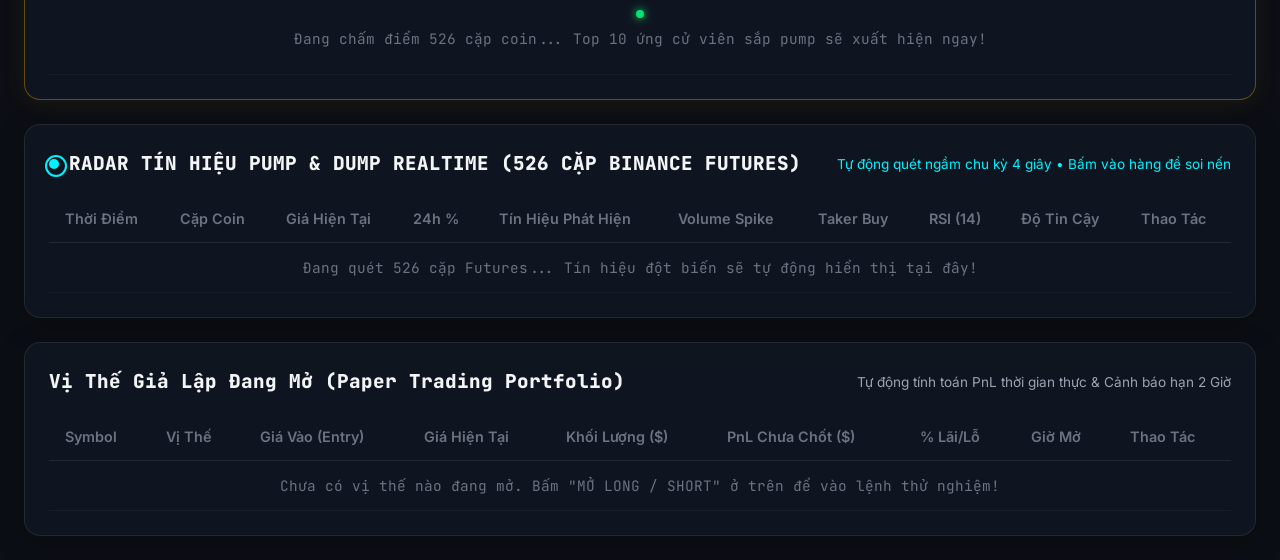
==== commit 4047c1bc: "feat(arch): separate ML Super-Pump Lifecycle & CRISP-DM Research into dedicated /lifecycle module, c" ====
--- a/apps/web_terminal/templates/index.html
+++ b/apps/web_terminal/templates/index.html
@@ -41,6 +41,10 @@
         <span>Dự Báo Sớm (10x-40x)</span>
         <span class="nav-badge">Radar</span>
       </a>
+      <a href="/lifecycle" class="nav-link">
+        <span>Vòng Đời ML & Nghiên Cứu</span>
+        <span class="nav-badge" style="background: rgba(0, 240, 255, 0.2); color: var(--accent-cyan);">CRISP-DM</span>
+      </a>
       <a href="/stocks" class="nav-link">
         <span>US Stock TradFi ML</span>
         <span class="nav-badge">90+ Stocks</span>
